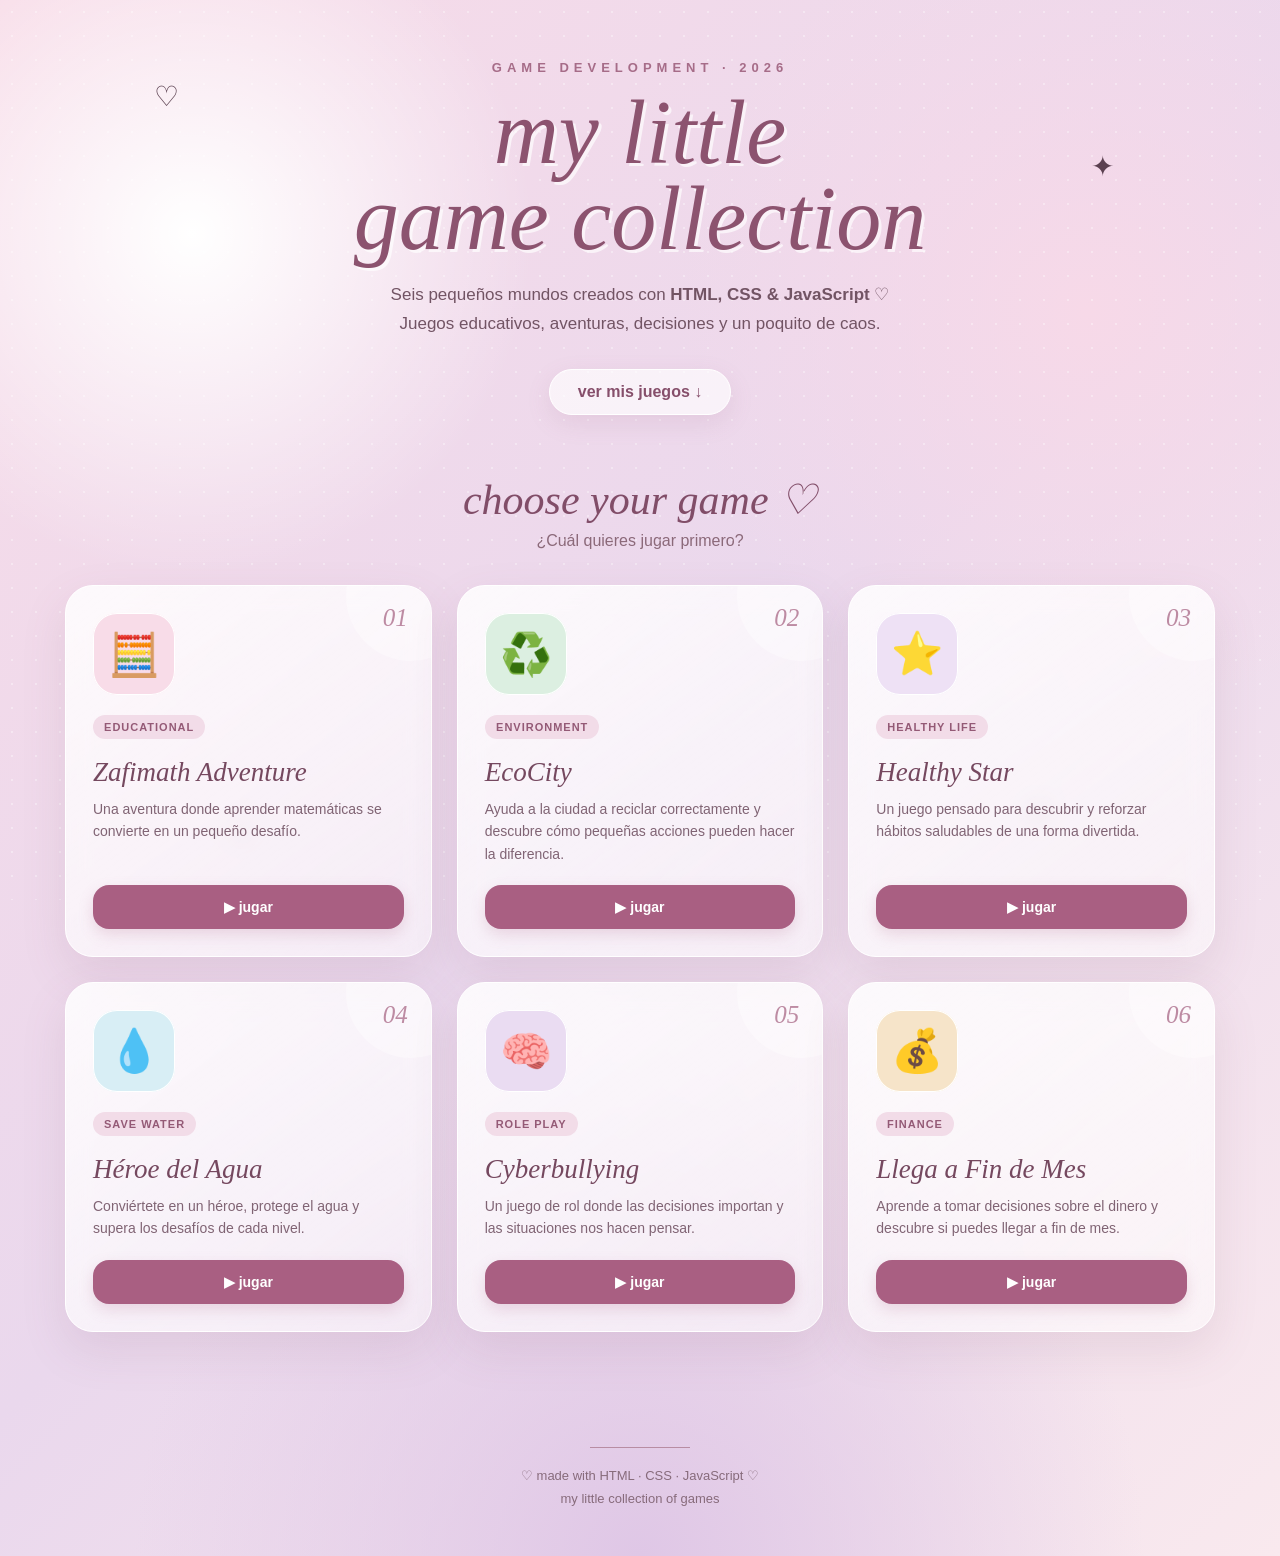
==== index.html @ 2affa06e "Menu" ====
<!DOCTYPE html>
<html lang="es">
<head>
<meta charset="UTF-8">
<meta name="viewport" content="width=device-width, initial-scale=1.0">

<title>My Little Game Collection ♡</title>

<style>

/* =====================================================
   GENERAL
===================================================== */

*{
    margin:0;
    padding:0;
    box-sizing:border-box;
}

html{
    scroll-behavior:smooth;
}

body{

    min-height:100vh;

    font-family:
        "Trebuchet MS",
        Arial,
        sans-serif;

    color:#5b4050;

    background:

        radial-gradient(
            circle at 15% 15%,
            #ffffff 0%,
            transparent 20%
        ),

        radial-gradient(
            circle at 85% 20%,
            #f7d9e8 0%,
            transparent 25%
        ),

        radial-gradient(
            circle at 50% 100%,
            #dfc7e6 0%,
            transparent 30%
        ),

        linear-gradient(
            135deg,
            #f8dce8,
            #ead8ed,
            #f9e9ee
        );

    overflow-x:hidden;

}


/* =====================================================
   FONDO DECORATIVO
===================================================== */

body::before{

    content:"";

    position:fixed;

    inset:0;

    pointer-events:none;

    opacity:.35;

    background-image:

        radial-gradient(
            #ffffff 1px,
            transparent 1px
        );

    background-size:
        24px 24px;

}


/* =====================================================
   HEADER
===================================================== */

header{

    min-height:430px;

    display:flex;

    flex-direction:column;

    justify-content:center;

    align-items:center;

    text-align:center;

    padding:60px 20px 40px;

    position:relative;

}


/* pequeñas decoraciones */

.decor{

    position:absolute;

    font-size:28px;

    animation:
        float 4s ease-in-out infinite;

}

.decor.one{

    top:80px;
    left:12%;

}

.decor.two{

    top:150px;
    right:13%;

    animation-delay:1s;

}

.decor.three{

    bottom:50px;
    left:18%;

    animation-delay:2s;

}

.decor.four{

    bottom:70px;
    right:18%;

    animation-delay:1.5s;

}


@keyframes float{

    0%,100%{

        transform:
            translateY(0)
            rotate(-5deg);

    }

    50%{

        transform:
            translateY(-12px)
            rotate(5deg);

    }

}


/* =====================================================
   TITULO
===================================================== */

.small-title{

    text-transform:
        uppercase;

    letter-spacing:
        5px;

    font-size:
        13px;

    font-weight:
        bold;

    color:
        #a66c88;

    margin-bottom:
        15px;

}


h1{

    font-family:
        Georgia,
        "Times New Roman",
        serif;

    font-style:
        italic;

    font-weight:
        normal;

    font-size:
        clamp(
            48px,
            8vw,
            90px
        );

    line-height:
        .95;

    color:
        #8c536f;

    text-shadow:
        3px 3px 0 #ffffffaa;

    margin-bottom:
        20px;

}


.subtitle{

    max-width:
        600px;

    font-size:
        17px;

    line-height:
        1.7;

    color:
        #725464;

}


/* =====================================================
   BOTÓN PRINCIPAL
===================================================== */

.scroll-button{

    margin-top:
        30px;

    padding:
        13px 28px;

    border-radius:
        50px;

    border:
        1px solid #ffffff;

    background:
        #ffffffaa;

    color:
        #864f6b;

    text-decoration:
        none;

    font-weight:
        bold;

    box-shadow:
        0 8px 25px #9c668522;

    transition:
        .25s;

}

.scroll-button:hover{

    transform:
        translateY(-4px);

    background:
        #ffffff;

}


/* =====================================================
   SECCIÓN DE JUEGOS
===================================================== */

.games-section{

    width:
        min(
            1150px,
            92%
        );

    margin:
        0 auto;

    padding:
        20px 0 80px;

}


.section-title{

    text-align:center;

    margin-bottom:
        35px;

}


.section-title h2{

    font-family:
        Georgia,
        serif;

    font-style:
        italic;

    font-weight:
        normal;

    font-size:
        42px;

    color:
        #814d68;

}


.section-title p{

    margin-top:
        8px;

    color:
        #8b6979;

}


/* =====================================================
   GRID
===================================================== */

.games-grid{

    display:grid;

    grid-template-columns:
        repeat(
            3,
            1fr
        );

    gap:
        25px;

}


/* =====================================================
   TARJETAS
===================================================== */

.game-card{

    position:relative;

    min-height:
        340px;

    padding:
        27px;

    display:flex;

    flex-direction:
        column;

    justify-content:
        space-between;

    border-radius:
        28px;

    background:
        linear-gradient(
            145deg,
            #ffffffd9,
            #ffffff82
        );

    border:
        1px solid #ffffff;

    box-shadow:
        0 18px 45px #87546d20;

    backdrop-filter:
        blur(12px);

    transition:
        transform .3s,
        box-shadow .3s;

    overflow:hidden;

}


.game-card::before{

    content:"";

    position:absolute;

    width:130px;

    height:130px;

    border-radius:50%;

    background:#ffffff55;

    top:-55px;

    right:-45px;

}


.game-card:hover{

    transform:
        translateY(-9px)
        rotate(-.5deg);

    box-shadow:
        0 25px 55px #87546d30;

}


/* =====================================================
   NÚMERO
===================================================== */

.number{

    position:absolute;

    top:18px;

    right:23px;

    font-family:
        Georgia,
        serif;

    font-style:
        italic;

    font-size:
        25px;

    color:
        #bd8ba3;

}


/* =====================================================
   ICONO
===================================================== */

.icon{

    width:
        82px;

    height:
        82px;

    display:flex;

    justify-content:center;

    align-items:center;

    border-radius:
        24px;

    background:
        #f8dce8;

    font-size:
        42px;

    margin-bottom:
        20px;

    box-shadow:
        inset 0 0 0 1px #ffffff;

}


/* colores suaves */

.game-card:nth-child(2)
.icon{

    background:
        #dcefe1;

}

.game-card:nth-child(3)
.icon{

    background:
        #eee1f5;

}

.game-card:nth-child(4)
.icon{

    background:
        #d8eef5;

}

.game-card:nth-child(5)
.icon{

    background:
        #eadcf2;

}

.game-card:nth-child(6)
.icon{

    background:
        #f6e4c9;

}


/* =====================================================
   TEXTO
===================================================== */

.game-card h3{

    font-family:
        Georgia,
        serif;

    font-style:
        italic;

    font-weight:
        normal;

    font-size:
        27px;

    color:
        #75485f;

    margin-bottom:
        10px;

}


.game-card p{

    font-size:
        14px;

    line-height:
        1.6;

    color:
        #806474;

    margin-bottom:
        20px;

}


/* =====================================================
   TAG
===================================================== */

.tag{

    display:
        inline-block;

    width:
        fit-content;

    padding:
        6px 11px;

    border-radius:
        20px;

    background:
        #f2dce8;

    color:
        #945a76;

    font-size:
        11px;

    font-weight:
        bold;

    text-transform:
        uppercase;

    letter-spacing:
        1px;

    margin-bottom:
        18px;

}


/* =====================================================
   BOTÓN JUGAR
===================================================== */

.play-button{

    width:
        100%;

    border:
        none;

    border-radius:
        16px;

    padding:
        14px;

    background:
        #a95f82;

    color:
        white;

    font-size:
        14px;

    font-weight:
        bold;

    cursor:
        pointer;

    box-shadow:
        0 6px 15px #a95f8233;

    transition:
        .2s;

}


.play-button:hover{

    background:
        #914b6c;

    transform:
        translateY(-2px);

}


.play-button:active{

    transform:
        scale(.98);

}


/* =====================================================
   FOOTER
===================================================== */

footer{

    text-align:center;

    padding:
        35px 20px 50px;

    color:
        #876b7b;

    font-size:
        13px;

}


.footer-line{

    width:
        100px;

    height:
        1px;

    background:
        #b88da3;

    margin:
        0 auto 20px;

}


/* =====================================================
   RESPONSIVE
===================================================== */

@media(max-width:900px){

    .games-grid{

        grid-template-columns:
            repeat(
                2,
                1fr
            );

    }

}


@media(max-width:600px){

    header{

        min-height:
            390px;

    }

    h1{

        font-size:
            48px;

    }

    .games-grid{

        grid-template-columns:
            1fr;

    }

    .game-card{

        min-height:
            310px;

    }

}

</style>

</head>


<body>


<!-- DECORACIONES -->

<div class="decor one">♡</div>
<div class="decor two">✦</div>
<div class="decor three">♡</div>
<div class="decor four">✧</div>


<!-- =====================================================
     PORTADA
===================================================== -->

<header>

    <div class="small-title">
        game development · 2026
    </div>

    <h1>
        my little<br>
        game collection
    </h1>

    <p class="subtitle">

        Seis pequeños mundos creados con
        <b>HTML, CSS & JavaScript</b> ♡

        <br>

        Juegos educativos, aventuras,
        decisiones y un poquito de caos.

    </p>

    <a
        href="#games"
        class="scroll-button"
    >
        ver mis juegos ↓
    </a>

</header>


<!-- =====================================================
     JUEGOS
===================================================== -->

<section
    class="games-section"
    id="games"
>

    <div class="section-title">

        <h2>
            choose your game ♡
        </h2>

        <p>
            ¿Cuál quieres jugar primero?
        </p>

    </div>


    <div class="games-grid">


        <!-- =========================================
             JUEGO 1
        ========================================== -->

        <article class="game-card">

            <span class="number">
                01
            </span>

            <div>

                <div class="icon">
                    🧮
                </div>

                <span class="tag">
                    educational
                </span>

                <h3>
                    Zafimath Adventure
                </h3>

                <p>
                    Una aventura donde aprender
                    matemáticas se convierte
                    en un pequeño desafío.
                </p>

            </div>

            <button
                class="play-button"
                onclick="
                window.location.href=
                'juego-1-zafimath/juego.html'
                "
            >
                ▶ jugar
            </button>

        </article>


        <!-- =========================================
             JUEGO 2
        ========================================== -->

        <article class="game-card">

            <span class="number">
                02
            </span>

            <div>

                <div class="icon">
                    ♻️
                </div>

                <span class="tag">
                    environment
                </span>

                <h3>
                    EcoCity
                </h3>

                <p>
                    Ayuda a la ciudad a reciclar
                    correctamente y descubre
                    cómo pequeñas acciones
                    pueden hacer la diferencia.
                </p>

            </div>

            <button
                class="play-button"
                onclick="
                window.location.href=
                'juego-2-ecocity/juego2/index.html'
                "
            >
                ▶ jugar
            </button>

        </article>


        <!-- =========================================
             JUEGO 3
        ========================================== -->

        <article class="game-card">

            <span class="number">
                03
            </span>

            <div>

                <div class="icon">
                    ⭐
                </div>

                <span class="tag">
                    healthy life
                </span>

                <h3>
                    Healthy Star
                </h3>

                <p>
                    Un juego pensado para
                    descubrir y reforzar
                    hábitos saludables
                    de una forma divertida.
                </p>

            </div>

            <button
                class="play-button"
                onclick="
                window.location.href=
                'juego-3-healthy-star/Healthy_Star.html'
                "
            >
                ▶ jugar
            </button>

        </article>


        <!-- =========================================
             JUEGO 4
        ========================================== -->

        <article class="game-card">

            <span class="number">
                04
            </span>

            <div>

                <div class="icon">
                    💧
                </div>

                <span class="tag">
                    save water
                </span>

                <h3>
                    Héroe del Agua
                </h3>

                <p>
                    Conviértete en un héroe,
                    protege el agua y supera
                    los desafíos de cada nivel.
                </p>

            </div>

            <button
                class="play-button"
                onclick="
                window.location.href=
                'juego-4-heroe-del-agua/heroes/index.html'
                "
            >
                ▶ jugar
            </button>

        </article>


        <!-- =========================================
             JUEGO 5
        ========================================== -->

        <article class="game-card">

            <span class="number">
                05
            </span>

            <div>

                <div class="icon">
                    🧠
                </div>

                <span class="tag">
                    role play
                </span>

                <h3>
                    Cyberbullying
                </h3>

                <p>
                    Un juego de rol donde las
                    decisiones importan y las
                    situaciones nos hacen pensar.
                </p>

            </div>

            <button
                class="play-button"
                onclick="
                alert(
                'Este juego está en un archivo comprimido. Primero extrae su contenido y coloca su archivo HTML aquí.'
                )
                "
            >
                ▶ jugar
            </button>

        </article>


        <!-- =========================================
             JUEGO 6
        ========================================== -->

        <article class="game-card">

            <span class="number">
                06
            </span>

            <div>

                <div class="icon">
                    💰
                </div>

                <span class="tag">
                    finance
                </span>

                <h3>
                    Llega a Fin de Mes
                </h3>

                <p>
                    Aprende a tomar decisiones
                    sobre el dinero y descubre
                    si puedes llegar a fin de mes.
                </p>

            </div>

            <button
                class="play-button"
                onclick="
                alert(
                'Este juego está en un archivo comprimido. Primero extrae su contenido y coloca su archivo HTML aquí.'
                )
                "
            >
                ▶ jugar
            </button>

        </article>


    </div>

</section>


<!-- =====================================================
     FOOTER
===================================================== -->

<footer>

    <div class="footer-line"></div>

    <p>
        ♡ made with HTML · CSS · JavaScript ♡
    </p>

    <p style="margin-top:8px;">
        my little collection of games
    </p>

</footer>


</body>
</html>
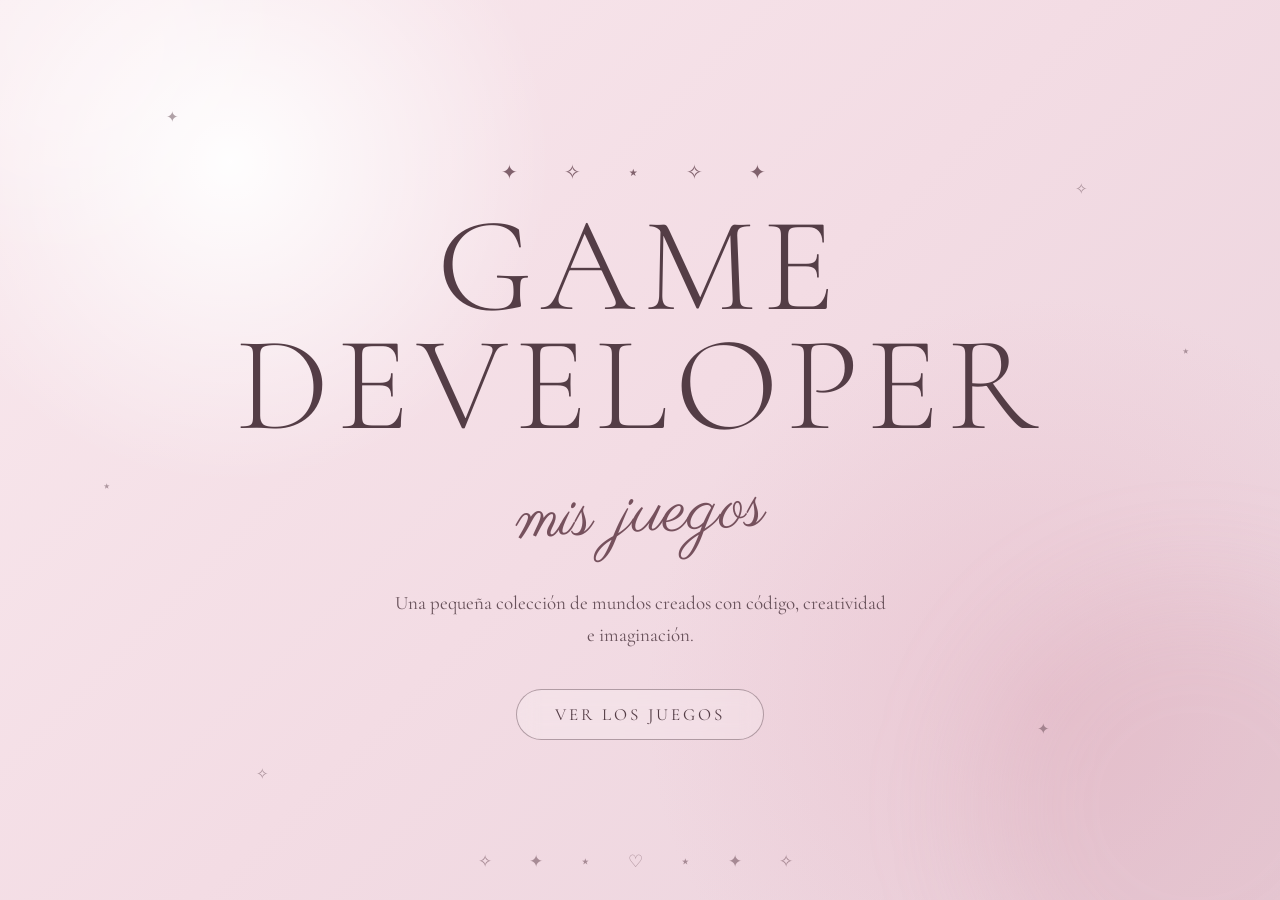
==== commit 55edb19f: "Refactor HTML structure and styles for game collection Updated the title and styles in the HTML docu" ====
--- a/index.html
+++ b/index.html
@@ -1,831 +1,481 @@
 <!DOCTYPE html>
 <html lang="es">
+
 <head>
-<meta charset="UTF-8">
-<meta name="viewport" content="width=device-width, initial-scale=1.0">
-
-<title>My Little Game Collection ♡</title>
-
-<style>
-
-/* =====================================================
-   GENERAL
-===================================================== */
-
-*{
-    margin:0;
-    padding:0;
-    box-sizing:border-box;
-}
-
-html{
-    scroll-behavior:smooth;
-}
-
-body{
-
-    min-height:100vh;
-
-    font-family:
-        "Trebuchet MS",
-        Arial,
-        sans-serif;
-
-    color:#5b4050;
-
-    background:
-
-        radial-gradient(
-            circle at 15% 15%,
-            #ffffff 0%,
-            transparent 20%
-        ),
-
-        radial-gradient(
-            circle at 85% 20%,
-            #f7d9e8 0%,
-            transparent 25%
-        ),
-
-        radial-gradient(
-            circle at 50% 100%,
-            #dfc7e6 0%,
-            transparent 30%
-        ),
-
-        linear-gradient(
-            135deg,
-            #f8dce8,
-            #ead8ed,
-            #f9e9ee
-        );
-
-    overflow-x:hidden;
-
-}
-
-
-/* =====================================================
-   FONDO DECORATIVO
-===================================================== */
-
-body::before{
-
-    content:"";
-
-    position:fixed;
-
-    inset:0;
-
-    pointer-events:none;
-
-    opacity:.35;
-
-    background-image:
-
-        radial-gradient(
-            #ffffff 1px,
-            transparent 1px
-        );
-
-    background-size:
-        24px 24px;
-
-}
-
-
-/* =====================================================
-   HEADER
-===================================================== */
-
-header{
-
-    min-height:430px;
-
-    display:flex;
-
-    flex-direction:column;
-
-    justify-content:center;
-
-    align-items:center;
-
-    text-align:center;
-
-    padding:60px 20px 40px;
-
-    position:relative;
-
-}
-
-
-/* pequeñas decoraciones */
-
-.decor{
-
-    position:absolute;
-
-    font-size:28px;
-
-    animation:
-        float 4s ease-in-out infinite;
-
-}
-
-.decor.one{
-
-    top:80px;
-    left:12%;
-
-}
-
-.decor.two{
-
-    top:150px;
-    right:13%;
-
-    animation-delay:1s;
-
-}
-
-.decor.three{
-
-    bottom:50px;
-    left:18%;
-
-    animation-delay:2s;
-
-}
-
-.decor.four{
-
-    bottom:70px;
-    right:18%;
-
-    animation-delay:1.5s;
-
-}
-
-
-@keyframes float{
-
-    0%,100%{
-
-        transform:
-            translateY(0)
-            rotate(-5deg);
-
-    }
-
-    50%{
-
-        transform:
-            translateY(-12px)
-            rotate(5deg);
-
-    }
-
-}
-
-
-/* =====================================================
-   TITULO
-===================================================== */
-
-.small-title{
-
-    text-transform:
-        uppercase;
-
-    letter-spacing:
-        5px;
-
-    font-size:
-        13px;
-
-    font-weight:
-        bold;
-
-    color:
-        #a66c88;
-
-    margin-bottom:
-        15px;
-
-}
-
-
-h1{
-
-    font-family:
-        Georgia,
-        "Times New Roman",
-        serif;
-
-    font-style:
-        italic;
-
-    font-weight:
-        normal;
-
-    font-size:
-        clamp(
-            48px,
-            8vw,
-            90px
-        );
-
-    line-height:
-        .95;
-
-    color:
-        #8c536f;
-
-    text-shadow:
-        3px 3px 0 #ffffffaa;
-
-    margin-bottom:
-        20px;
-
-}
-
-
-.subtitle{
-
-    max-width:
-        600px;
-
-    font-size:
-        17px;
-
-    line-height:
-        1.7;
-
-    color:
-        #725464;
-
-}
-
-
-/* =====================================================
-   BOTÓN PRINCIPAL
-===================================================== */
-
-.scroll-button{
-
-    margin-top:
-        30px;
-
-    padding:
-        13px 28px;
-
-    border-radius:
-        50px;
-
-    border:
-        1px solid #ffffff;
-
-    background:
-        #ffffffaa;
-
-    color:
-        #864f6b;
-
-    text-decoration:
-        none;
-
-    font-weight:
-        bold;
-
-    box-shadow:
-        0 8px 25px #9c668522;
-
-    transition:
-        .25s;
-
-}
-
-.scroll-button:hover{
-
-    transform:
-        translateY(-4px);
-
-    background:
-        #ffffff;
-
-}
-
-
-/* =====================================================
-   SECCIÓN DE JUEGOS
-===================================================== */
-
-.games-section{
-
-    width:
-        min(
-            1150px,
-            92%
-        );
-
-    margin:
-        0 auto;
-
-    padding:
-        20px 0 80px;
-
-}
-
-
-.section-title{
-
-    text-align:center;
-
-    margin-bottom:
-        35px;
-
-}
-
-
-.section-title h2{
-
-    font-family:
-        Georgia,
-        serif;
-
-    font-style:
-        italic;
-
-    font-weight:
-        normal;
-
-    font-size:
-        42px;
-
-    color:
-        #814d68;
-
-}
-
-
-.section-title p{
-
-    margin-top:
-        8px;
-
-    color:
-        #8b6979;
-
-}
-
-
-/* =====================================================
-   GRID
-===================================================== */
-
-.games-grid{
-
-    display:grid;
-
-    grid-template-columns:
-        repeat(
-            3,
-            1fr
-        );
-
-    gap:
-        25px;
-
-}
-
-
-/* =====================================================
-   TARJETAS
-===================================================== */
-
-.game-card{
-
-    position:relative;
-
-    min-height:
-        340px;
-
-    padding:
-        27px;
-
-    display:flex;
-
-    flex-direction:
-        column;
-
-    justify-content:
-        space-between;
-
-    border-radius:
-        28px;
-
-    background:
-        linear-gradient(
-            145deg,
-            #ffffffd9,
-            #ffffff82
-        );
-
-    border:
-        1px solid #ffffff;
-
-    box-shadow:
-        0 18px 45px #87546d20;
-
-    backdrop-filter:
-        blur(12px);
-
-    transition:
-        transform .3s,
-        box-shadow .3s;
-
-    overflow:hidden;
-
-}
-
-
-.game-card::before{
-
-    content:"";
-
-    position:absolute;
-
-    width:130px;
-
-    height:130px;
-
-    border-radius:50%;
-
-    background:#ffffff55;
-
-    top:-55px;
-
-    right:-45px;
-
-}
-
-
-.game-card:hover{
-
-    transform:
-        translateY(-9px)
-        rotate(-.5deg);
-
-    box-shadow:
-        0 25px 55px #87546d30;
-
-}
-
-
-/* =====================================================
-   NÚMERO
-===================================================== */
-
-.number{
-
-    position:absolute;
-
-    top:18px;
-
-    right:23px;
-
-    font-family:
-        Georgia,
-        serif;
-
-    font-style:
-        italic;
-
-    font-size:
-        25px;
-
-    color:
-        #bd8ba3;
-
-}
-
-
-/* =====================================================
-   ICONO
-===================================================== */
-
-.icon{
-
-    width:
-        82px;
-
-    height:
-        82px;
-
-    display:flex;
-
-    justify-content:center;
-
-    align-items:center;
-
-    border-radius:
-        24px;
-
-    background:
-        #f8dce8;
-
-    font-size:
-        42px;
-
-    margin-bottom:
-        20px;
-
-    box-shadow:
-        inset 0 0 0 1px #ffffff;
-
-}
-
-
-/* colores suaves */
-
-.game-card:nth-child(2)
-.icon{
-
-    background:
-        #dcefe1;
-
-}
-
-.game-card:nth-child(3)
-.icon{
-
-    background:
-        #eee1f5;
-
-}
-
-.game-card:nth-child(4)
-.icon{
-
-    background:
-        #d8eef5;
-
-}
-
-.game-card:nth-child(5)
-.icon{
-
-    background:
-        #eadcf2;
-
-}
-
-.game-card:nth-child(6)
-.icon{
-
-    background:
-        #f6e4c9;
-
-}
-
-
-/* =====================================================
-   TEXTO
-===================================================== */
-
-.game-card h3{
-
-    font-family:
-        Georgia,
-        serif;
-
-    font-style:
-        italic;
-
-    font-weight:
-        normal;
-
-    font-size:
-        27px;
-
-    color:
-        #75485f;
-
-    margin-bottom:
-        10px;
-
-}
-
-
-.game-card p{
-
-    font-size:
-        14px;
-
-    line-height:
-        1.6;
-
-    color:
-        #806474;
-
-    margin-bottom:
-        20px;
-
-}
-
-
-/* =====================================================
-   TAG
-===================================================== */
-
-.tag{
-
-    display:
-        inline-block;
-
-    width:
-        fit-content;
-
-    padding:
-        6px 11px;
-
-    border-radius:
-        20px;
-
-    background:
-        #f2dce8;
-
-    color:
-        #945a76;
-
-    font-size:
-        11px;
-
-    font-weight:
-        bold;
-
-    text-transform:
-        uppercase;
-
-    letter-spacing:
-        1px;
-
-    margin-bottom:
-        18px;
-
-}
-
-
-/* =====================================================
-   BOTÓN JUGAR
-===================================================== */
-
-.play-button{
-
-    width:
-        100%;
-
-    border:
-        none;
-
-    border-radius:
-        16px;
-
-    padding:
-        14px;
-
-    background:
-        #a95f82;
-
-    color:
-        white;
-
-    font-size:
-        14px;
-
-    font-weight:
-        bold;
-
-    cursor:
-        pointer;
-
-    box-shadow:
-        0 6px 15px #a95f8233;
-
-    transition:
-        .2s;
-
-}
-
-
-.play-button:hover{
-
-    background:
-        #914b6c;
-
-    transform:
-        translateY(-2px);
-
-}
-
-
-.play-button:active{
-
-    transform:
-        scale(.98);
-
-}
-
-
-/* =====================================================
-   FOOTER
-===================================================== */
-
-footer{
-
-    text-align:center;
-
-    padding:
-        35px 20px 50px;
-
-    color:
-        #876b7b;
-
-    font-size:
-        13px;
-
-}
-
-
-.footer-line{
-
-    width:
-        100px;
-
-    height:
-        1px;
-
-    background:
-        #b88da3;
-
-    margin:
-        0 auto 20px;
-
-}
-
-
-/* =====================================================
-   RESPONSIVE
-===================================================== */
-
-@media(max-width:900px){
-
-    .games-grid{
-
-        grid-template-columns:
-            repeat(
-                2,
-                1fr
-            );
-
-    }
-
-}
-
-
-@media(max-width:600px){
-
-    header{
-
-        min-height:
-            390px;
-
-    }
-
-    h1{
-
-        font-size:
-            48px;
-
-    }
-
-    .games-grid{
-
-        grid-template-columns:
-            1fr;
-
-    }
-
-    .game-card{
-
-        min-height:
-            310px;
-
-    }
-
-}
-
-</style>
+
+    <meta charset="UTF-8">
+    <meta name="viewport" content="width=device-width, initial-scale=1.0">
+
+    <title>Game Developer</title>
+
+    <link rel="preconnect" href="https://fonts.googleapis.com">
+    <link rel="preconnect" href="https://fonts.gstatic.com" crossorigin>
+
+    <link href="https://fonts.googleapis.com/css2?family=Cormorant+Garamond:ital,wght@0,300;0,400;0,500;0,600;1,300;1,400;1,500&family=Parisienne&display=swap" rel="stylesheet">
+
+    <style>
+
+        * {
+            margin: 0;
+            padding: 0;
+            box-sizing: border-box;
+        }
+
+        body {
+
+            min-height: 100vh;
+
+            overflow: hidden;
+
+            background:
+                radial-gradient(
+                    circle at 18% 18%,
+                    rgba(255,255,255,0.95),
+                    transparent 25%
+                ),
+
+                radial-gradient(
+                    circle at 82% 78%,
+                    rgba(226,174,190,0.40),
+                    transparent 32%
+                ),
+
+                linear-gradient(
+                    135deg,
+                    #f9e9ee,
+                    #f3dce4,
+                    #ead2dc
+                );
+
+            color: #513b44;
+
+            font-family: "Cormorant Garamond", serif;
+
+        }
+
+
+        /* FONDO */
+
+        .fondo {
+
+            position: fixed;
+
+            inset: 0;
+
+            overflow: hidden;
+
+            pointer-events: none;
+
+        }
+
+
+        .brillo {
+
+            position: absolute;
+
+            width: 330px;
+
+            height: 330px;
+
+            border-radius: 50%;
+
+            background: rgba(255,255,255,0.28);
+
+            filter: blur(55px);
+
+        }
+
+
+        .brillo.uno {
+
+            top: -120px;
+
+            left: -90px;
+
+        }
+
+
+        .brillo.dos {
+
+            right: -130px;
+
+            bottom: -120px;
+
+            width: 430px;
+
+            height: 430px;
+
+            background: rgba(208,158,176,0.20);
+
+        }
+
+
+        /* ESTRELLAS */
+
+        .estrella {
+
+            position: absolute;
+
+            color: rgba(91,65,75,0.48);
+
+            font-size: 15px;
+
+            animation: flotar 5s ease-in-out infinite;
+
+        }
+
+
+        .e1 {
+            top: 12%;
+            left: 13%;
+        }
+
+        .e2 {
+            top: 20%;
+            right: 15%;
+            animation-delay: 1s;
+        }
+
+        .e3 {
+            top: 53%;
+            left: 8%;
+            animation-delay: 2s;
+        }
+
+        .e4 {
+            bottom: 18%;
+            right: 18%;
+            animation-delay: 1.5s;
+        }
+
+        .e5 {
+            bottom: 13%;
+            left: 20%;
+            animation-delay: 2.5s;
+        }
+
+        .e6 {
+            top: 38%;
+            right: 7%;
+            animation-delay: 3s;
+        }
+
+
+        @keyframes flotar {
+
+            0%, 100% {
+
+                transform: translateY(0);
+
+                opacity: .35;
+
+            }
+
+            50% {
+
+                transform: translateY(-10px);
+
+                opacity: .85;
+
+            }
+
+        }
+
+
+        /* CONTENIDO */
+
+        .bienvenida {
+
+            position: relative;
+
+            z-index: 2;
+
+            width: 100%;
+
+            height: 100vh;
+
+            display: flex;
+
+            flex-direction: column;
+
+            justify-content: center;
+
+            align-items: center;
+
+            text-align: center;
+
+            padding: 30px;
+
+        }
+
+
+        .decoracion {
+
+            font-size: 20px;
+
+            letter-spacing: 13px;
+
+            color: #80616c;
+
+            margin-bottom: 22px;
+
+            opacity: 0;
+
+            animation: aparecer 1.2s ease forwards;
+
+        }
+
+
+        /* TITULO */
+
+        h1 {
+
+            font-family: "Cormorant Garamond", serif;
+
+            font-size: clamp(65px, 11vw, 135px);
+
+            font-weight: 300;
+
+            line-height: .88;
+
+            letter-spacing: 8px;
+
+            color: #543d46;
+
+            opacity: 0;
+
+            animation: aparecerTitulo 1.6s ease forwards .3s;
+
+        }
+
+
+        .subtitulo {
+
+            font-family: "Parisienne", cursive;
+
+            font-size: clamp(42px, 6vw, 70px);
+
+            color: #76515d;
+
+            margin-top: 22px;
+
+            transform: rotate(-3deg);
+
+            opacity: 0;
+
+            animation: aparecerSubtitulo 1.4s ease forwards .8s;
+
+        }
+
+
+        .descripcion {
+
+            max-width: 500px;
+
+            margin-top: 25px;
+
+            font-size: 19px;
+
+            line-height: 1.7;
+
+            color: #69525b;
+
+            opacity: 0;
+
+            animation: aparecer 1.3s ease forwards 1.2s;
+
+        }
+
+
+        /* BOTON */
+
+        .boton {
+
+            margin-top: 38px;
+
+            padding: 14px 38px;
+
+            border:
+
+                1px solid
+
+                rgba(84,61,70,.42);
+
+            border-radius: 50px;
+
+            background:
+
+                rgba(255,255,255,.20);
+
+            backdrop-filter: blur(10px);
+
+            color: #543d46;
+
+            font-family: "Cormorant Garamond", serif;
+
+            font-size: 17px;
+
+            letter-spacing: 3px;
+
+            cursor: pointer;
+
+            transition: .35s ease;
+
+            opacity: 0;
+
+            animation: aparecer 1.3s ease forwards 1.6s;
+
+        }
+
+
+        .boton:hover {
+
+            background: #543d46;
+
+            color: #faeaf0;
+
+            transform: translateY(-4px);
+
+            box-shadow:
+
+                0 14px 30px
+
+                rgba(84,61,70,.16);
+
+        }
+
+
+        .estrellas-abajo {
+
+            position: absolute;
+
+            bottom: 28px;
+
+            font-size: 17px;
+
+            letter-spacing: 10px;
+
+            color: #80616c;
+
+            opacity: .65;
+
+        }
+
+
+        /* ANIMACIONES */
+
+        @keyframes aparecer {
+
+            from {
+
+                opacity: 0;
+
+                transform: translateY(18px);
+
+            }
+
+            to {
+
+                opacity: 1;
+
+                transform: translateY(0);
+
+            }
+
+        }
+
+
+        @keyframes aparecerTitulo {
+
+            from {
+
+                opacity: 0;
+
+                transform: translateY(25px);
+
+                letter-spacing: 20px;
+
+            }
+
+            to {
+
+                opacity: 1;
+
+                transform: translateY(0);
+
+                letter-spacing: 8px;
+
+            }
+
+        }
+
+
+        @keyframes aparecerSubtitulo {
+
+            from {
+
+                opacity: 0;
+
+                transform:
+
+                    rotate(-3deg)
+
+                    translateY(20px);
+
+            }
+
+            to {
+
+                opacity: 1;
+
+                transform:
+
+                    rotate(-3deg)
+
+                    translateY(0);
+
+            }
+
+        }
+
+
+        /* CELULAR */
+
+        @media (max-width: 600px) {
+
+            h1 {
+
+                font-size: 58px;
+
+                letter-spacing: 5px;
+
+            }
+
+            .subtitulo {
+
+                font-size: 42px;
+
+            }
+
+            .descripcion {
+
+                max-width: 330px;
+
+                font-size: 16px;
+
+            }
+
+            .decoracion {
+
+                font-size: 15px;
+
+                letter-spacing: 8px;
+
+            }
+
+        }
+
+    </style>
 
 </head>
 
@@ -833,373 +483,86 @@
 <body>
 
 
-<!-- DECORACIONES -->
-
-<div class="decor one">♡</div>
-<div class="decor two">✦</div>
-<div class="decor three">♡</div>
-<div class="decor four">✧</div>
-
-
-<!-- =====================================================
-     PORTADA
-===================================================== -->
-
-<header>
-
-    <div class="small-title">
-        game development · 2026
+    <div class="fondo">
+
+        <div class="brillo uno"></div>
+
+        <div class="brillo dos"></div>
+
+        <span class="estrella e1">✦</span>
+
+        <span class="estrella e2">✧</span>
+
+        <span class="estrella e3">⋆</span>
+
+        <span class="estrella e4">✦</span>
+
+        <span class="estrella e5">✧</span>
+
+        <span class="estrella e6">⋆</span>
+
     </div>
 
-    <h1>
-        my little<br>
-        game collection
-    </h1>
-
-    <p class="subtitle">
-
-        Seis pequeños mundos creados con
-        <b>HTML, CSS & JavaScript</b> ♡
-
-        <br>
-
-        Juegos educativos, aventuras,
-        decisiones y un poquito de caos.
-
-    </p>
-
-    <a
-        href="#games"
-        class="scroll-button"
-    >
-        ver mis juegos ↓
-    </a>
-
-</header>
-
-
-<!-- =====================================================
-     JUEGOS
-===================================================== -->
-
-<section
-    class="games-section"
-    id="games"
->
-
-    <div class="section-title">
-
-        <h2>
-            choose your game ♡
-        </h2>
-
-        <p>
-            ¿Cuál quieres jugar primero?
+
+    <main class="bienvenida">
+
+
+        <div class="decoracion">
+            ✦　✧　⋆　✧　✦
+        </div>
+
+
+        <h1>
+            GAME<br>
+            DEVELOPER
+        </h1>
+
+
+        <div class="subtitulo">
+            mis juegos
+        </div>
+
+
+        <p class="descripcion">
+
+            Una pequeña colección de mundos
+            creados con código, creatividad
+            e imaginación.
+
         </p>
 
-    </div>
-
-
-    <div class="games-grid">
-
-
-        <!-- =========================================
-             JUEGO 1
-        ========================================== -->
-
-        <article class="game-card">
-
-            <span class="number">
-                01
-            </span>
-
-            <div>
-
-                <div class="icon">
-                    🧮
-                </div>
-
-                <span class="tag">
-                    educational
-                </span>
-
-                <h3>
-                    Zafimath Adventure
-                </h3>
-
-                <p>
-                    Una aventura donde aprender
-                    matemáticas se convierte
-                    en un pequeño desafío.
-                </p>
-
-            </div>
-
-            <button
-                class="play-button"
-                onclick="
-                window.location.href=
-                'juego-1-zafimath/juego.html'
-                "
-            >
-                ▶ jugar
-            </button>
-
-        </article>
-
-
-        <!-- =========================================
-             JUEGO 2
-        ========================================== -->
-
-        <article class="game-card">
-
-            <span class="number">
-                02
-            </span>
-
-            <div>
-
-                <div class="icon">
-                    ♻️
-                </div>
-
-                <span class="tag">
-                    environment
-                </span>
-
-                <h3>
-                    EcoCity
-                </h3>
-
-                <p>
-                    Ayuda a la ciudad a reciclar
-                    correctamente y descubre
-                    cómo pequeñas acciones
-                    pueden hacer la diferencia.
-                </p>
-
-            </div>
-
-            <button
-                class="play-button"
-                onclick="
-                window.location.href=
-                'juego-2-ecocity/juego2/index.html'
-                "
-            >
-                ▶ jugar
-            </button>
-
-        </article>
-
-
-        <!-- =========================================
-             JUEGO 3
-        ========================================== -->
-
-        <article class="game-card">
-
-            <span class="number">
-                03
-            </span>
-
-            <div>
-
-                <div class="icon">
-                    ⭐
-                </div>
-
-                <span class="tag">
-                    healthy life
-                </span>
-
-                <h3>
-                    Healthy Star
-                </h3>
-
-                <p>
-                    Un juego pensado para
-                    descubrir y reforzar
-                    hábitos saludables
-                    de una forma divertida.
-                </p>
-
-            </div>
-
-            <button
-                class="play-button"
-                onclick="
-                window.location.href=
-                'juego-3-healthy-star/Healthy_Star.html'
-                "
-            >
-                ▶ jugar
-            </button>
-
-        </article>
-
-
-        <!-- =========================================
-             JUEGO 4
-        ========================================== -->
-
-        <article class="game-card">
-
-            <span class="number">
-                04
-            </span>
-
-            <div>
-
-                <div class="icon">
-                    💧
-                </div>
-
-                <span class="tag">
-                    save water
-                </span>
-
-                <h3>
-                    Héroe del Agua
-                </h3>
-
-                <p>
-                    Conviértete en un héroe,
-                    protege el agua y supera
-                    los desafíos de cada nivel.
-                </p>
-
-            </div>
-
-            <button
-                class="play-button"
-                onclick="
-                window.location.href=
-                'juego-4-heroe-del-agua/heroes/index.html'
-                "
-            >
-                ▶ jugar
-            </button>
-
-        </article>
-
-
-        <!-- =========================================
-             JUEGO 5
-        ========================================== -->
-
-        <article class="game-card">
-
-            <span class="number">
-                05
-            </span>
-
-            <div>
-
-                <div class="icon">
-                    🧠
-                </div>
-
-                <span class="tag">
-                    role play
-                </span>
-
-                <h3>
-                    Cyberbullying
-                </h3>
-
-                <p>
-                    Un juego de rol donde las
-                    decisiones importan y las
-                    situaciones nos hacen pensar.
-                </p>
-
-            </div>
-
-            <button
-                class="play-button"
-                onclick="
-                alert(
-                'Este juego está en un archivo comprimido. Primero extrae su contenido y coloca su archivo HTML aquí.'
-                )
-                "
-            >
-                ▶ jugar
-            </button>
-
-        </article>
-
-
-        <!-- =========================================
-             JUEGO 6
-        ========================================== -->
-
-        <article class="game-card">
-
-            <span class="number">
-                06
-            </span>
-
-            <div>
-
-                <div class="icon">
-                    💰
-                </div>
-
-                <span class="tag">
-                    finance
-                </span>
-
-                <h3>
-                    Llega a Fin de Mes
-                </h3>
-
-                <p>
-                    Aprende a tomar decisiones
-                    sobre el dinero y descubre
-                    si puedes llegar a fin de mes.
-                </p>
-
-            </div>
-
-            <button
-                class="play-button"
-                onclick="
-                alert(
-                'Este juego está en un archivo comprimido. Primero extrae su contenido y coloca su archivo HTML aquí.'
-                )
-                "
-            >
-                ▶ jugar
-            </button>
-
-        </article>
-
-
-    </div>
-
-</section>
-
-
-<!-- =====================================================
-     FOOTER
-===================================================== -->
-
-<footer>
-
-    <div class="footer-line"></div>
-
-    <p>
-        ♡ made with HTML · CSS · JavaScript ♡
-    </p>
-
-    <p style="margin-top:8px;">
-        my little collection of games
-    </p>
-
-</footer>
+
+        <button
+            class="boton"
+            onclick="entrar()"
+        >
+
+            VER LOS JUEGOS
+
+        </button>
+
+
+        <div class="estrellas-abajo">
+
+            ✧　✦　⋆　♡　⋆　✦　✧
+
+        </div>
+
+
+    </main>
+
+
+    <script>
+
+        function entrar() {
+
+            window.location.href = "juegos.html";
+
+        }
+
+    </script>
 
 
 </body>
+
 </html>
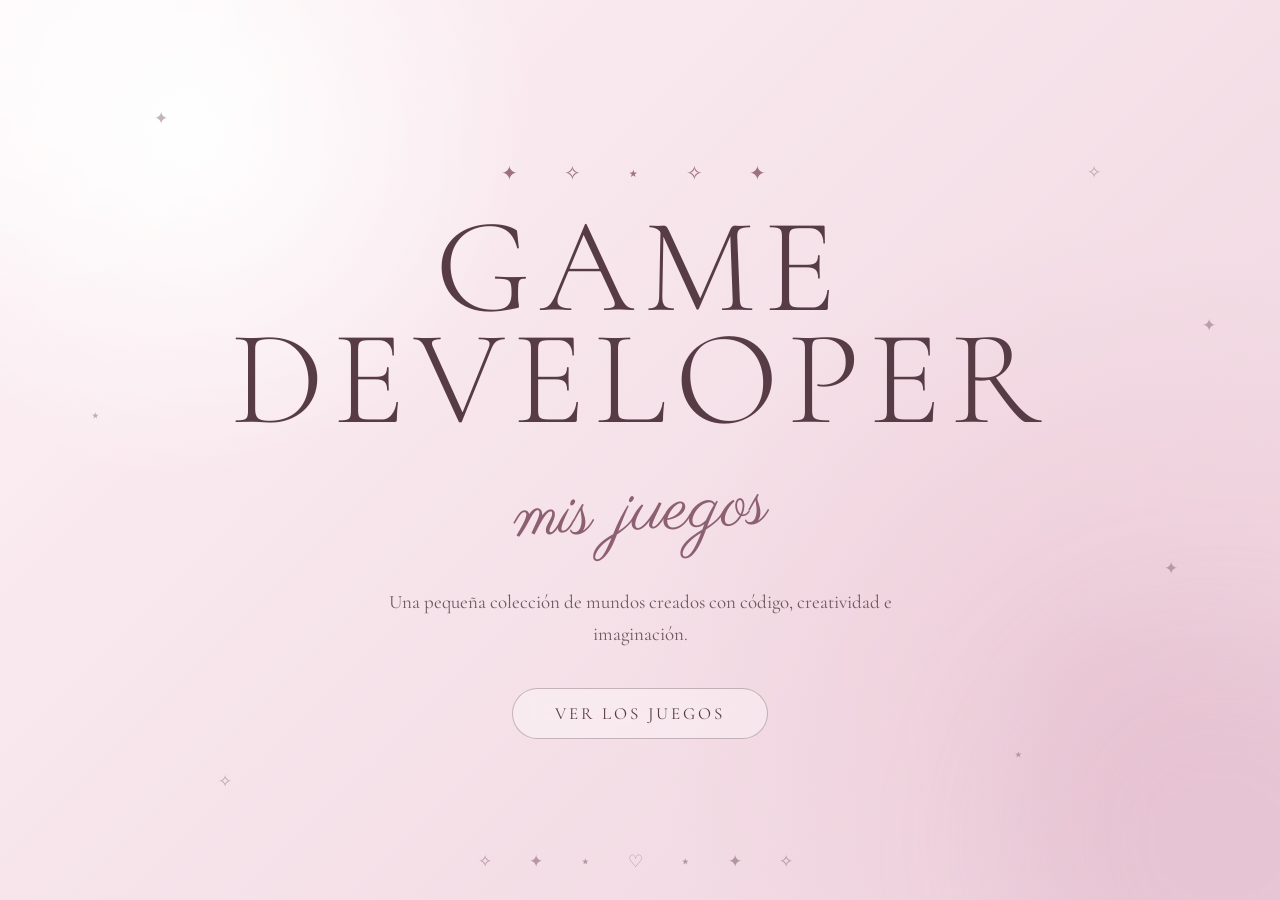
==== commit 42da1a7e: "Refactor HTML structure and styles for clarity" ====
--- a/index.html
+++ b/index.html
@@ -11,7 +11,10 @@
     <link rel="preconnect" href="https://fonts.googleapis.com">
     <link rel="preconnect" href="https://fonts.gstatic.com" crossorigin>
 
-    <link href="https://fonts.googleapis.com/css2?family=Cormorant+Garamond:ital,wght@0,300;0,400;0,500;0,600;1,300;1,400;1,500&family=Parisienne&display=swap" rel="stylesheet">
+    <link
+        href="https://fonts.googleapis.com/css2?family=Cormorant+Garamond:ital,wght@0,300;0,400;0,500;0,600;1,300;1,400;1,500&family=Parisienne&display=swap"
+        rel="stylesheet"
+    >
 
     <style>
 
@@ -21,40 +24,45 @@
             box-sizing: border-box;
         }
 
+
         body {
 
             min-height: 100vh;
 
             overflow: hidden;
 
+            font-family: "Cormorant Garamond", serif;
+
+            color: #553943;
+
             background:
+
                 radial-gradient(
-                    circle at 18% 18%,
-                    rgba(255,255,255,0.95),
-                    transparent 25%
+                    circle at 15% 15%,
+                    rgba(255,255,255,.98),
+                    transparent 26%
                 ),
 
                 radial-gradient(
-                    circle at 82% 78%,
-                    rgba(226,174,190,0.40),
-                    transparent 32%
+                    circle at 85% 75%,
+                    rgba(220,165,185,.25),
+                    transparent 35%
                 ),
 
                 linear-gradient(
                     135deg,
-                    #f9e9ee,
-                    #f3dce4,
-                    #ead2dc
+                    #fdf3f6 0%,
+                    #f8e7ed 35%,
+                    #f3dce5 70%,
+                    #eed4df 100%
                 );
 
-            color: #513b44;
-
-            font-family: "Cormorant Garamond", serif;
-
-        }
-
-
-        /* FONDO */
+        }
+
+
+        /* =========================================
+           FONDO
+        ========================================= */
 
         .fondo {
 
@@ -73,52 +81,54 @@
 
             position: absolute;
 
-            width: 330px;
-
-            height: 330px;
-
             border-radius: 50%;
 
-            background: rgba(255,255,255,0.28);
-
-            filter: blur(55px);
+            filter: blur(65px);
 
         }
 
 
         .brillo.uno {
 
-            top: -120px;
-
-            left: -90px;
+            width: 380px;
+
+            height: 380px;
+
+            top: -150px;
+
+            left: -120px;
+
+            background: rgba(255,255,255,.50);
 
         }
 
 
         .brillo.dos {
 
-            right: -130px;
-
-            bottom: -120px;
-
-            width: 430px;
-
-            height: 430px;
-
-            background: rgba(208,158,176,0.20);
-
-        }
-
-
-        /* ESTRELLAS */
+            width: 420px;
+
+            height: 420px;
+
+            right: -150px;
+
+            bottom: -150px;
+
+            background: rgba(211,156,178,.20);
+
+        }
+
+
+        /* =========================================
+           ESTRELLAS
+        ========================================= */
 
         .estrella {
 
             position: absolute;
 
-            color: rgba(91,65,75,0.48);
-
-            font-size: 15px;
+            color: rgba(102,69,82,.40);
+
+            font-size: 17px;
 
             animation: flotar 5s ease-in-out infinite;
 
@@ -127,47 +137,59 @@
 
         .e1 {
             top: 12%;
-            left: 13%;
-        }
+            left: 12%;
+        }
+
 
         .e2 {
-            top: 20%;
-            right: 15%;
+            top: 18%;
+            right: 14%;
             animation-delay: 1s;
         }
 
+
         .e3 {
-            top: 53%;
-            left: 8%;
+            top: 45%;
+            left: 7%;
             animation-delay: 2s;
         }
 
+
         .e4 {
-            bottom: 18%;
-            right: 18%;
+            top: 62%;
+            right: 8%;
             animation-delay: 1.5s;
         }
 
+
         .e5 {
-            bottom: 13%;
-            left: 20%;
+            bottom: 12%;
+            left: 17%;
             animation-delay: 2.5s;
         }
 
+
         .e6 {
-            top: 38%;
-            right: 7%;
+            bottom: 15%;
+            right: 20%;
             animation-delay: 3s;
         }
 
 
+        .e7 {
+            top: 35%;
+            right: 5%;
+            animation-delay: .7s;
+        }
+
+
         @keyframes flotar {
 
-            0%, 100% {
+            0%,100% {
 
                 transform: translateY(0);
 
-                opacity: .35;
+                opacity: .30;
 
             }
 
@@ -182,7 +204,9 @@
         }
 
 
-        /* CONTENIDO */
+        /* =========================================
+           CONTENIDO
+        ========================================= */
 
         .bienvenida {
 
@@ -198,10 +222,10 @@
 
             flex-direction: column;
 
+            align-items: center;
+
             justify-content: center;
 
-            align-items: center;
-
             text-align: center;
 
             padding: 30px;
@@ -209,68 +233,100 @@
         }
 
 
+        /* =========================================
+           DECORACIÓN SUPERIOR
+        ========================================= */
+
         .decoracion {
 
+            color: #9c7180;
+
             font-size: 20px;
 
             letter-spacing: 13px;
 
-            color: #80616c;
-
-            margin-bottom: 22px;
+            margin-bottom: 25px;
 
             opacity: 0;
 
-            animation: aparecer 1.2s ease forwards;
-
-        }
-
-
-        /* TITULO */
+            animation:
+
+                aparecer 1.2s ease forwards;
+
+        }
+
+
+        /* =========================================
+           TÍTULO
+        ========================================= */
 
         h1 {
 
             font-family: "Cormorant Garamond", serif;
 
-            font-size: clamp(65px, 11vw, 135px);
+            font-size: clamp(
+                65px,
+                11vw,
+                135px
+            );
 
             font-weight: 300;
 
-            line-height: .88;
-
-            letter-spacing: 8px;
-
-            color: #543d46;
+            line-height: .83;
+
+            letter-spacing: 9px;
+
+            color: #573c46;
 
             opacity: 0;
 
-            animation: aparecerTitulo 1.6s ease forwards .3s;
-
-        }
-
+            animation:
+
+                aparecerTitulo
+
+                1.5s ease forwards .2s;
+
+        }
+
+
+        /* =========================================
+           SUBTÍTULO
+        ========================================= */
 
         .subtitulo {
 
             font-family: "Parisienne", cursive;
 
-            font-size: clamp(42px, 6vw, 70px);
-
-            color: #76515d;
-
-            margin-top: 22px;
+            font-size: clamp(
+                45px,
+                6vw,
+                72px
+            );
+
+            color: #8c6070;
+
+            margin-top: 28px;
 
             transform: rotate(-3deg);
 
             opacity: 0;
 
-            animation: aparecerSubtitulo 1.4s ease forwards .8s;
-
-        }
-
+            animation:
+
+                aparecerSubtitulo
+
+                1.3s ease forwards .7s;
+
+        }
+
+
+        /* =========================================
+           DESCRIPCIÓN
+        ========================================= */
 
         .descripcion {
 
-            max-width: 500px;
+            max-width: 520px;
 
             margin-top: 25px;
 
@@ -278,40 +334,52 @@
 
             line-height: 1.7;
 
-            color: #69525b;
+            color: #705861;
 
             opacity: 0;
 
-            animation: aparecer 1.3s ease forwards 1.2s;
-
-        }
-
-
-        /* BOTON */
+            animation:
+
+                aparecer
+
+                1.2s ease forwards 1.1s;
+
+        }
+
+
+        /* =========================================
+           BOTÓN
+        ========================================= */
 
         .boton {
 
             margin-top: 38px;
 
-            padding: 14px 38px;
+            padding: 14px 42px;
 
             border:
 
                 1px solid
 
-                rgba(84,61,70,.42);
+                rgba(87,60,70,.32);
 
             border-radius: 50px;
 
             background:
 
-                rgba(255,255,255,.20);
-
-            backdrop-filter: blur(10px);
-
-            color: #543d46;
-
-            font-family: "Cormorant Garamond", serif;
+                rgba(255,255,255,.35);
+
+            backdrop-filter: blur(12px);
+
+            -webkit-backdrop-filter: blur(12px);
+
+            color: #573c46;
+
+            font-family:
+
+                "Cormorant Garamond",
+
+                serif;
 
             font-size: 17px;
 
@@ -319,31 +387,43 @@
 
             cursor: pointer;
 
-            transition: .35s ease;
+            transition:
+
+                .35s ease;
 
             opacity: 0;
 
-            animation: aparecer 1.3s ease forwards 1.6s;
+            animation:
+
+                aparecer
+
+                1.2s ease forwards 1.5s;
 
         }
 
 
         .boton:hover {
 
-            background: #543d46;
-
-            color: #faeaf0;
-
-            transform: translateY(-4px);
+            background: #573c46;
+
+            color: #fff2f6;
+
+            transform:
+
+                translateY(-5px);
 
             box-shadow:
 
-                0 14px 30px
-
-                rgba(84,61,70,.16);
-
-        }
-
+                0 15px 35px
+
+                rgba(87,60,70,.16);
+
+        }
+
+
+        /* =========================================
+           ESTRELLAS INFERIORES
+        ========================================= */
 
         .estrellas-abajo {
 
@@ -351,18 +431,20 @@
 
             bottom: 28px;
 
+            color: #967080;
+
             font-size: 17px;
 
             letter-spacing: 10px;
 
-            color: #80616c;
-
             opacity: .65;
 
         }
 
 
-        /* ANIMACIONES */
+        /* =========================================
+           ANIMACIONES
+        ========================================= */
 
         @keyframes aparecer {
 
@@ -370,7 +452,9 @@
 
                 opacity: 0;
 
-                transform: translateY(18px);
+                transform:
+
+                    translateY(18px);
 
             }
 
@@ -378,7 +462,9 @@
 
                 opacity: 1;
 
-                transform: translateY(0);
+                transform:
+
+                    translateY(0);
 
             }
 
@@ -391,9 +477,11 @@
 
                 opacity: 0;
 
-                transform: translateY(25px);
-
-                letter-spacing: 20px;
+                transform:
+
+                    translateY(25px);
+
+                letter-spacing: 22px;
 
             }
 
@@ -401,75 +489,91 @@
 
                 opacity: 1;
 
-                transform: translateY(0);
+                transform:
+
+                    translateY(0);
+
+                letter-spacing: 9px;
+
+            }
+
+        }
+
+
+        @keyframes aparecerSubtitulo {
+
+            from {
+
+                opacity: 0;
+
+                transform:
+
+                    rotate(-3deg)
+
+                    translateY(20px);
+
+            }
+
+            to {
+
+                opacity: 1;
+
+                transform:
+
+                    rotate(-3deg)
+
+                    translateY(0);
+
+            }
+
+        }
+
+
+        /* =========================================
+           CELULAR
+        ========================================= */
+
+        @media (max-width: 600px) {
+
+            h1 {
+
+                font-size: 57px;
+
+                letter-spacing: 5px;
+
+            }
+
+
+            .subtitulo {
+
+                font-size: 43px;
+
+            }
+
+
+            .descripcion {
+
+                max-width: 330px;
+
+                font-size: 16px;
+
+            }
+
+
+            .decoracion {
+
+                font-size: 15px;
 
                 letter-spacing: 8px;
 
             }
 
-        }
-
-
-        @keyframes aparecerSubtitulo {
-
-            from {
-
-                opacity: 0;
-
-                transform:
-
-                    rotate(-3deg)
-
-                    translateY(20px);
-
-            }
-
-            to {
-
-                opacity: 1;
-
-                transform:
-
-                    rotate(-3deg)
-
-                    translateY(0);
-
-            }
-
-        }
-
-
-        /* CELULAR */
-
-        @media (max-width: 600px) {
-
-            h1 {
-
-                font-size: 58px;
-
-                letter-spacing: 5px;
-
-            }
-
-            .subtitulo {
-
-                font-size: 42px;
-
-            }
-
-            .descripcion {
-
-                max-width: 330px;
-
-                font-size: 16px;
-
-            }
-
-            .decoracion {
+
+            .boton {
 
                 font-size: 15px;
 
-                letter-spacing: 8px;
+                padding: 13px 30px;
 
             }
 
@@ -483,12 +587,15 @@
 <body>
 
 
+    <!-- FONDO -->
+
     <div class="fondo">
 
         <div class="brillo uno"></div>
 
         <div class="brillo dos"></div>
 
+
         <span class="estrella e1">✦</span>
 
         <span class="estrella e2">✧</span>
@@ -501,40 +608,56 @@
 
         <span class="estrella e6">⋆</span>
 
+        <span class="estrella e7">✦</span>
+
     </div>
 
 
+    <!-- PORTADA -->
+
     <main class="bienvenida">
 
 
         <div class="decoracion">
+
             ✦　✧　⋆　✧　✦
+
         </div>
 
 
         <h1>
+
             GAME<br>
+
             DEVELOPER
+
         </h1>
 
 
         <div class="subtitulo">
+
             mis juegos
+
         </div>
 
 
         <p class="descripcion">
 
             Una pequeña colección de mundos
+
             creados con código, creatividad
+
             e imaginación.
 
         </p>
 
 
         <button
+
             class="boton"
+
             onclick="entrar()"
+
         >
 
             VER LOS JUEGOS
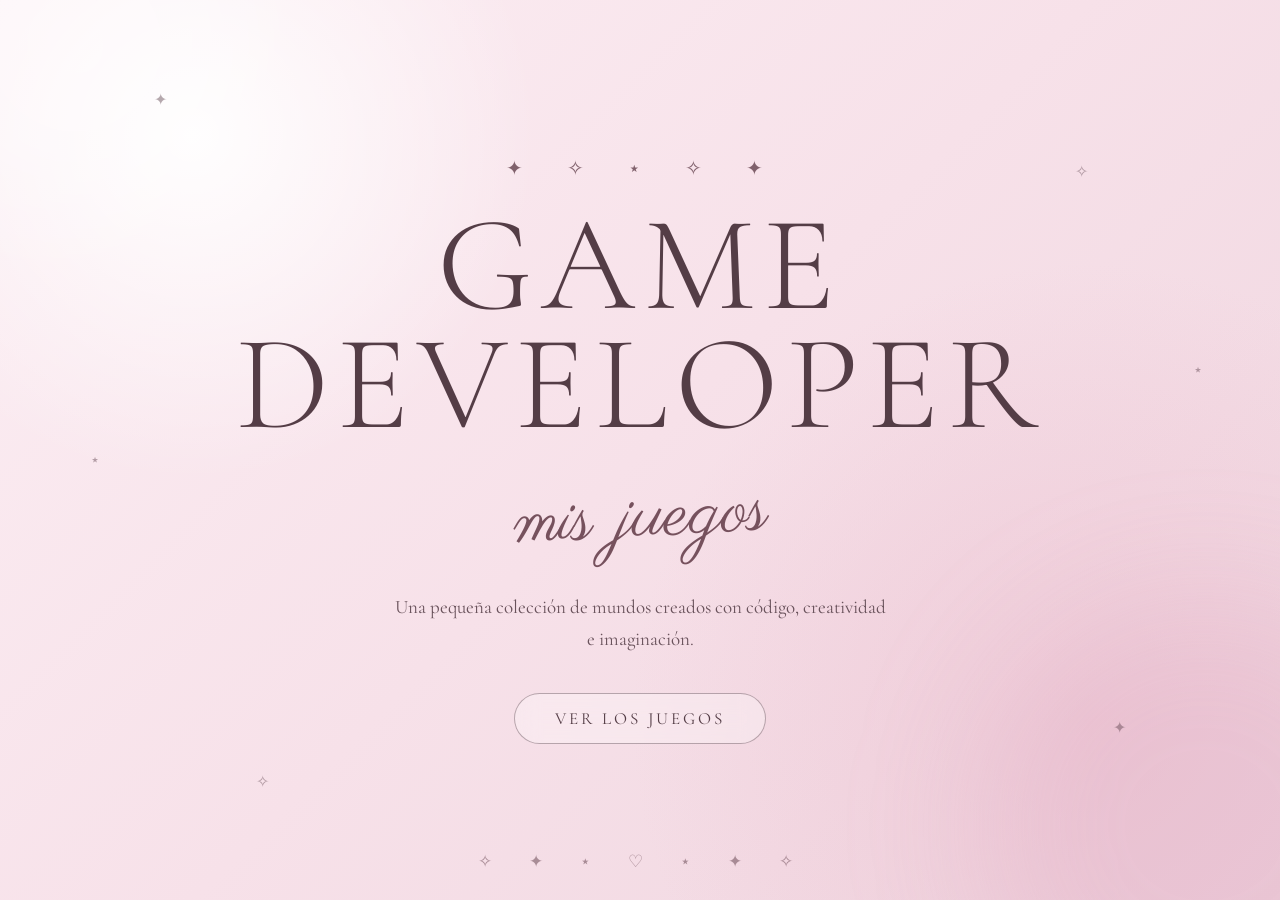
==== commit 0112dd69: "Refactor index.html for better structure and styles Refactor HTML structure and styles for improved " ====
--- a/index.html
+++ b/index.html
@@ -2,7 +2,6 @@
 <html lang="es">
 
 <head>
-
     <meta charset="UTF-8">
     <meta name="viewport" content="width=device-width, initial-scale=1.0">
 
@@ -11,10 +10,7 @@
     <link rel="preconnect" href="https://fonts.googleapis.com">
     <link rel="preconnect" href="https://fonts.gstatic.com" crossorigin>
 
-    <link
-        href="https://fonts.googleapis.com/css2?family=Cormorant+Garamond:ital,wght@0,300;0,400;0,500;0,600;1,300;1,400;1,500&family=Parisienne&display=swap"
-        rel="stylesheet"
-    >
+    <link href="https://fonts.googleapis.com/css2?family=Cormorant+Garamond:ital,wght@0,300;0,400;0,500;0,600;1,300;1,400;1,500&family=Parisienne&display=swap" rel="stylesheet">
 
     <style>
 
@@ -24,668 +20,406 @@
             box-sizing: border-box;
         }
 
-
         body {
-
             min-height: 100vh;
-
             overflow: hidden;
 
-            font-family: "Cormorant Garamond", serif;
-
-            color: #553943;
-
             background:
-
                 radial-gradient(
                     circle at 15% 15%,
-                    rgba(255,255,255,.98),
+                    rgba(255,255,255,0.95),
                     transparent 26%
                 ),
-
                 radial-gradient(
-                    circle at 85% 75%,
-                    rgba(220,165,185,.25),
+                    circle at 85% 80%,
+                    rgba(234,184,202,0.45),
                     transparent 35%
                 ),
-
                 linear-gradient(
                     135deg,
-                    #fdf3f6 0%,
-                    #f8e7ed 35%,
-                    #f3dce5 70%,
-                    #eed4df 100%
+                    #fceff4,
+                    #f7e1e9,
+                    #efd5df
                 );
 
-        }
-
-
-        /* =========================================
-           FONDO
-        ========================================= */
+            color: #543d46;
+            font-family: "Cormorant Garamond", serif;
+        }
+
+        /* FONDO */
 
         .fondo {
-
             position: fixed;
-
             inset: 0;
-
             overflow: hidden;
-
             pointer-events: none;
-
-        }
-
+        }
 
         .brillo {
-
             position: absolute;
-
+            width: 350px;
+            height: 350px;
             border-radius: 50%;
-
+            background: rgba(255,255,255,0.38);
             filter: blur(65px);
-
-        }
-
+        }
 
         .brillo.uno {
-
-            width: 380px;
-
-            height: 380px;
-
-            top: -150px;
-
-            left: -120px;
-
-            background: rgba(255,255,255,.50);
-
-        }
-
+            top: -130px;
+            left: -100px;
+        }
 
         .brillo.dos {
-
-            width: 420px;
-
-            height: 420px;
-
+            width: 450px;
+            height: 450px;
             right: -150px;
-
             bottom: -150px;
-
-            background: rgba(211,156,178,.20);
-
-        }
-
-
-        /* =========================================
-           ESTRELLAS
-        ========================================= */
+            background: rgba(220,160,185,0.22);
+        }
+
+        /* ESTRELLAS */
 
         .estrella {
-
             position: absolute;
-
-            color: rgba(102,69,82,.40);
-
-            font-size: 17px;
-
+            color: rgba(91,65,75,0.45);
+            font-size: 16px;
             animation: flotar 5s ease-in-out infinite;
-
-        }
-
+        }
 
         .e1 {
-            top: 12%;
+            top: 10%;
             left: 12%;
         }
-
 
         .e2 {
             top: 18%;
-            right: 14%;
+            right: 15%;
             animation-delay: 1s;
         }
 
-
         .e3 {
-            top: 45%;
+            top: 50%;
             left: 7%;
             animation-delay: 2s;
         }
 
-
         .e4 {
-            top: 62%;
-            right: 8%;
+            bottom: 18%;
+            right: 12%;
             animation-delay: 1.5s;
         }
-
 
         .e5 {
             bottom: 12%;
-            left: 17%;
+            left: 20%;
             animation-delay: 2.5s;
         }
 
-
         .e6 {
-            bottom: 15%;
-            right: 20%;
+            top: 40%;
+            right: 6%;
             animation-delay: 3s;
         }
 
-
-        .e7 {
-            top: 35%;
-            right: 5%;
-            animation-delay: .7s;
-        }
-
-
         @keyframes flotar {
 
-            0%,100% {
-
+            0%, 100% {
                 transform: translateY(0);
-
-                opacity: .30;
-
+                opacity: .35;
             }
 
             50% {
-
                 transform: translateY(-10px);
-
                 opacity: .85;
-
-            }
-
-        }
-
-
-        /* =========================================
-           CONTENIDO
-        ========================================= */
+            }
+        }
+
+        /* BIENVENIDA */
 
         .bienvenida {
-
             position: relative;
-
             z-index: 2;
 
             width: 100%;
-
             height: 100vh;
 
             display: flex;
-
             flex-direction: column;
-
+            justify-content: center;
             align-items: center;
 
-            justify-content: center;
-
             text-align: center;
-
             padding: 30px;
-
-        }
-
-
-        /* =========================================
-           DECORACIÓN SUPERIOR
-        ========================================= */
+        }
 
         .decoracion {
-
-            color: #9c7180;
-
             font-size: 20px;
-
-            letter-spacing: 13px;
-
+            letter-spacing: 12px;
+            color: #80616c;
             margin-bottom: 25px;
 
             opacity: 0;
+            animation: aparecer 1.2s ease forwards;
+        }
+
+        /* TITULO */
+
+        h1 {
+            font-family: "Cormorant Garamond", serif;
+
+            font-size: clamp(65px, 11vw, 135px);
+
+            font-weight: 300;
+
+            line-height: .88;
+
+            letter-spacing: 8px;
+
+            color: #543d46;
+
+            opacity: 0;
 
             animation:
-
-                aparecer 1.2s ease forwards;
-
-        }
-
-
-        /* =========================================
-           TÍTULO
-        ========================================= */
-
-        h1 {
-
-            font-family: "Cormorant Garamond", serif;
-
-            font-size: clamp(
-                65px,
-                11vw,
-                135px
-            );
-
-            font-weight: 300;
-
-            line-height: .83;
-
-            letter-spacing: 9px;
-
-            color: #573c46;
+                aparecerTitulo 1.6s ease forwards .3s;
+        }
+
+        /* SUBTITULO */
+
+        .subtitulo {
+            font-family: "Parisienne", cursive;
+
+            font-size: clamp(45px, 6vw, 72px);
+
+            color: #76515d;
+
+            margin-top: 25px;
+
+            transform: rotate(-3deg);
 
             opacity: 0;
 
             animation:
-
-                aparecerTitulo
-
-                1.5s ease forwards .2s;
-
-        }
-
-
-        /* =========================================
-           SUBTÍTULO
-        ========================================= */
-
-        .subtitulo {
-
-            font-family: "Parisienne", cursive;
-
-            font-size: clamp(
-                45px,
-                6vw,
-                72px
-            );
-
-            color: #8c6070;
-
-            margin-top: 28px;
-
-            transform: rotate(-3deg);
+                aparecerSubtitulo 1.4s ease forwards .8s;
+        }
+
+        /* DESCRIPCION */
+
+        .descripcion {
+            max-width: 500px;
+
+            margin-top: 24px;
+
+            font-size: 19px;
+
+            line-height: 1.7;
+
+            color: #69525b;
 
             opacity: 0;
 
             animation:
-
-                aparecerSubtitulo
-
-                1.3s ease forwards .7s;
-
-        }
-
-
-        /* =========================================
-           DESCRIPCIÓN
-        ========================================= */
-
-        .descripcion {
-
-            max-width: 520px;
-
-            margin-top: 25px;
-
-            font-size: 19px;
-
-            line-height: 1.7;
-
-            color: #705861;
+                aparecer 1.3s ease forwards 1.2s;
+        }
+
+        /* BOTON */
+
+        .boton {
+            margin-top: 38px;
+
+            padding: 14px 40px;
+
+            border:
+                1px solid
+                rgba(84,61,70,.40);
+
+            border-radius: 50px;
+
+            background:
+                rgba(255,255,255,.30);
+
+            backdrop-filter: blur(12px);
+
+            color: #543d46;
+
+            font-family:
+                "Cormorant Garamond",
+                serif;
+
+            font-size: 17px;
+
+            letter-spacing: 3px;
+
+            cursor: pointer;
+
+            transition: .35s ease;
 
             opacity: 0;
 
             animation:
-
-                aparecer
-
-                1.2s ease forwards 1.1s;
-
-        }
-
-
-        /* =========================================
-           BOTÓN
-        ========================================= */
-
-        .boton {
-
-            margin-top: 38px;
-
-            padding: 14px 42px;
-
-            border:
-
-                1px solid
-
-                rgba(87,60,70,.32);
-
-            border-radius: 50px;
-
-            background:
-
-                rgba(255,255,255,.35);
-
-            backdrop-filter: blur(12px);
-
-            -webkit-backdrop-filter: blur(12px);
-
-            color: #573c46;
-
-            font-family:
-
-                "Cormorant Garamond",
-
-                serif;
+                aparecer 1.3s ease forwards 1.6s;
+        }
+
+        .boton:hover {
+
+            background: #543d46;
+
+            color: #faeaf0;
+
+            transform: translateY(-4px);
+
+            box-shadow:
+                0 14px 30px
+                rgba(84,61,70,.18);
+        }
+
+        .estrellas-abajo {
+
+            position: absolute;
+
+            bottom: 28px;
 
             font-size: 17px;
 
-            letter-spacing: 3px;
-
-            cursor: pointer;
-
-            transition:
-
-                .35s ease;
-
-            opacity: 0;
-
-            animation:
-
-                aparecer
-
-                1.2s ease forwards 1.5s;
-
-        }
-
-
-        .boton:hover {
-
-            background: #573c46;
-
-            color: #fff2f6;
-
-            transform:
-
-                translateY(-5px);
-
-            box-shadow:
-
-                0 15px 35px
-
-                rgba(87,60,70,.16);
-
-        }
-
-
-        /* =========================================
-           ESTRELLAS INFERIORES
-        ========================================= */
-
-        .estrellas-abajo {
-
-            position: absolute;
-
-            bottom: 28px;
-
-            color: #967080;
-
-            font-size: 17px;
-
             letter-spacing: 10px;
 
+            color: #80616c;
+
             opacity: .65;
-
-        }
-
-
-        /* =========================================
-           ANIMACIONES
-        ========================================= */
+        }
+
+        /* ANIMACIONES */
 
         @keyframes aparecer {
 
             from {
-
                 opacity: 0;
-
+                transform: translateY(18px);
+            }
+
+            to {
+                opacity: 1;
+                transform: translateY(0);
+            }
+        }
+
+        @keyframes aparecerTitulo {
+
+            from {
+                opacity: 0;
+                transform: translateY(25px);
+                letter-spacing: 20px;
+            }
+
+            to {
+                opacity: 1;
+                transform: translateY(0);
+                letter-spacing: 8px;
+            }
+        }
+
+        @keyframes aparecerSubtitulo {
+
+            from {
+                opacity: 0;
                 transform:
-
-                    translateY(18px);
-
+                    rotate(-3deg)
+                    translateY(20px);
             }
 
             to {
-
                 opacity: 1;
-
                 transform:
-
+                    rotate(-3deg)
                     translateY(0);
-
-            }
-
-        }
-
-
-        @keyframes aparecerTitulo {
-
-            from {
-
-                opacity: 0;
-
-                transform:
-
-                    translateY(25px);
-
-                letter-spacing: 22px;
-
-            }
-
-            to {
-
-                opacity: 1;
-
-                transform:
-
-                    translateY(0);
-
-                letter-spacing: 9px;
-
-            }
-
-        }
-
-
-        @keyframes aparecerSubtitulo {
-
-            from {
-
-                opacity: 0;
-
-                transform:
-
-                    rotate(-3deg)
-
-                    translateY(20px);
-
-            }
-
-            to {
-
-                opacity: 1;
-
-                transform:
-
-                    rotate(-3deg)
-
-                    translateY(0);
-
-            }
-
-        }
-
-
-        /* =========================================
-           CELULAR
-        ========================================= */
+            }
+        }
+
+        /* CELULAR */
 
         @media (max-width: 600px) {
 
             h1 {
-
-                font-size: 57px;
-
+                font-size: 58px;
                 letter-spacing: 5px;
-
-            }
-
+            }
 
             .subtitulo {
-
-                font-size: 43px;
-
-            }
-
+                font-size: 42px;
+            }
 
             .descripcion {
-
                 max-width: 330px;
-
                 font-size: 16px;
-
-            }
-
+            }
 
             .decoracion {
-
                 font-size: 15px;
-
                 letter-spacing: 8px;
-
-            }
-
-
-            .boton {
-
-                font-size: 15px;
-
-                padding: 13px 30px;
-
-            }
-
+            }
         }
 
     </style>
 
 </head>
 
-
 <body>
 
-
-    <!-- FONDO -->
-
     <div class="fondo">
 
         <div class="brillo uno"></div>
-
         <div class="brillo dos"></div>
 
-
         <span class="estrella e1">✦</span>
-
         <span class="estrella e2">✧</span>
-
         <span class="estrella e3">⋆</span>
-
         <span class="estrella e4">✦</span>
-
         <span class="estrella e5">✧</span>
-
         <span class="estrella e6">⋆</span>
 
-        <span class="estrella e7">✦</span>
-
     </div>
 
-
-    <!-- PORTADA -->
-
     <main class="bienvenida">
 
-
         <div class="decoracion">
-
             ✦　✧　⋆　✧　✦
-
         </div>
 
-
         <h1>
-
             GAME<br>
-
             DEVELOPER
-
         </h1>
 
-
         <div class="subtitulo">
-
             mis juegos
-
         </div>
 
-
         <p class="descripcion">
-
             Una pequeña colección de mundos
-
             creados con código, creatividad
-
             e imaginación.
-
         </p>
 
-
         <button
-
             class="boton"
-
             onclick="entrar()"
-
         >
-
             VER LOS JUEGOS
-
         </button>
 
-
         <div class="estrellas-abajo">
-
             ✧　✦　⋆　♡　⋆　✦　✧
-
         </div>
 
-
     </main>
 
-
     <script>
 
         function entrar() {
-
             window.location.href = "juegos.html";
-
         }
 
     </script>
 
-
 </body>
 
 </html>
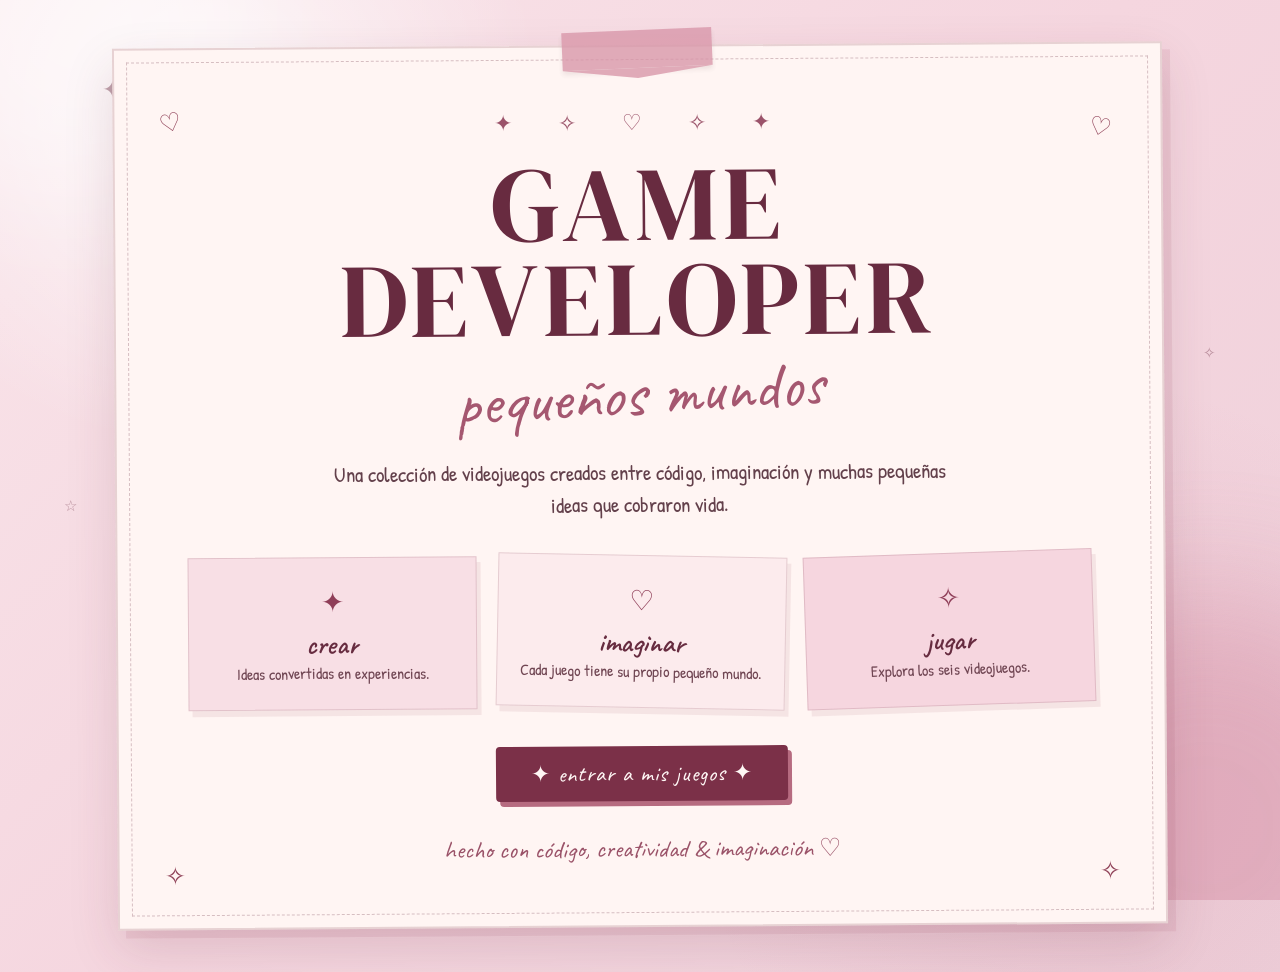
==== commit 9f7f2163: "Refactor index.html with new styles and layout Updated the title and improved styling with new fonts" ====
--- a/index.html
+++ b/index.html
@@ -2,15 +2,18 @@
 <html lang="es">
 
 <head>
+
     <meta charset="UTF-8">
     <meta name="viewport" content="width=device-width, initial-scale=1.0">
 
-    <title>Game Developer</title>
-
+    <title>Game Developer · My Little Worlds</title>
+
+    <!-- FUENTES -->
     <link rel="preconnect" href="https://fonts.googleapis.com">
     <link rel="preconnect" href="https://fonts.gstatic.com" crossorigin>
 
-    <link href="https://fonts.googleapis.com/css2?family=Cormorant+Garamond:ital,wght@0,300;0,400;0,500;0,600;1,300;1,400;1,500&family=Parisienne&display=swap" rel="stylesheet">
+    <link href="https://fonts.googleapis.com/css2?family=Caveat:wght@400;500;600;700&family=DM+Serif+Display:ital@0;1&family=Patrick+Hand&display=swap" rel="stylesheet">
+
 
     <style>
 
@@ -20,405 +23,746 @@
             box-sizing: border-box;
         }
 
+
+        /* =========================
+           CUERPO
+        ========================= */
+
         body {
+
             min-height: 100vh;
-            overflow: hidden;
 
             background:
                 radial-gradient(
-                    circle at 15% 15%,
-                    rgba(255,255,255,0.95),
-                    transparent 26%
+                    circle at 15% 10%,
+                    rgba(255,255,255,.75),
+                    transparent 25%
                 ),
+
                 radial-gradient(
                     circle at 85% 80%,
-                    rgba(234,184,202,0.45),
-                    transparent 35%
+                    rgba(180,80,110,.12),
+                    transparent 30%
                 ),
+
                 linear-gradient(
                     135deg,
-                    #fceff4,
-                    #f7e1e9,
-                    #efd5df
+                    #f9e5ea,
+                    #f5d6df,
+                    #eed0da
                 );
 
-            color: #543d46;
-            font-family: "Cormorant Garamond", serif;
-        }
-
-        /* FONDO */
+            color: #572b3a;
+
+            font-family: "Patrick Hand", cursive;
+
+            overflow-x: hidden;
+        }
+
+
+        /* =========================
+           PAPEL / FONDO
+        ========================= */
 
         .fondo {
+
             position: fixed;
+
             inset: 0;
+
             overflow: hidden;
+
             pointer-events: none;
-        }
-
-        .brillo {
+
+            z-index: 0;
+        }
+
+
+        .mancha {
+
             position: absolute;
+
             width: 350px;
             height: 350px;
+
             border-radius: 50%;
-            background: rgba(255,255,255,0.38);
+
             filter: blur(65px);
-        }
-
-        .brillo.uno {
-            top: -130px;
+
+            opacity: .45;
+        }
+
+
+        .mancha.uno {
+
+            background: #ffffff;
+
+            top: -150px;
             left: -100px;
         }
 
-        .brillo.dos {
+
+        .mancha.dos {
+
+            background: #d48ba2;
+
+            right: -150px;
+            bottom: -150px;
+
             width: 450px;
             height: 450px;
-            right: -150px;
-            bottom: -150px;
-            background: rgba(220,160,185,0.22);
-        }
-
-        /* ESTRELLAS */
+        }
+
+
+        /* =========================
+           ESTRELLAS
+        ========================= */
 
         .estrella {
+
             position: absolute;
-            color: rgba(91,65,75,0.45);
+
+            color: #74384c;
+
+            opacity: .45;
+
+            animation: flotar 5s ease-in-out infinite;
+        }
+
+
+        .s1 {
+            top: 8%;
+            left: 8%;
+            font-size: 25px;
+        }
+
+        .s2 {
+            top: 18%;
+            right: 12%;
+            font-size: 18px;
+            animation-delay: 1s;
+        }
+
+        .s3 {
+            top: 55%;
+            left: 5%;
+            font-size: 15px;
+            animation-delay: 2s;
+        }
+
+        .s4 {
+            bottom: 15%;
+            right: 10%;
+            font-size: 28px;
+            animation-delay: 1.5s;
+        }
+
+        .s5 {
+            bottom: 10%;
+            left: 15%;
+            font-size: 17px;
+            animation-delay: 2.5s;
+        }
+
+        .s6 {
+            top: 38%;
+            right: 5%;
+            font-size: 15px;
+            animation-delay: 3s;
+        }
+
+
+        @keyframes flotar {
+
+            0%, 100% {
+                transform: translateY(0) rotate(0deg);
+            }
+
+            50% {
+                transform: translateY(-9px) rotate(5deg);
+            }
+        }
+
+
+        /* =========================
+           CONTENEDOR
+        ========================= */
+
+        .pagina {
+
+            position: relative;
+
+            z-index: 2;
+
+            min-height: 100vh;
+
+            display: flex;
+
+            justify-content: center;
+
+            align-items: center;
+
+            padding: 45px 20px;
+        }
+
+
+        /* =========================
+           HOJA CENTRAL
+        ========================= */
+
+        .hoja {
+
+            position: relative;
+
+            width: min(1050px, 94%);
+
+            min-height: 650px;
+
+            padding: 60px 70px;
+
+            background: #fff5f3;
+
+            border: 2px solid rgba(120,50,70,.18);
+
+            box-shadow:
+                0 20px 50px rgba(100,40,60,.15),
+                8px 8px 0 rgba(171,91,113,.12);
+
+            transform: rotate(-.4deg);
+        }
+
+
+        /* Borde dibujado */
+
+        .hoja::before {
+
+            content: "";
+
+            position: absolute;
+
+            inset: 12px;
+
+            border: 1px dashed rgba(112,50,68,.28);
+
+            pointer-events: none;
+        }
+
+
+        /* =========================
+           CINTA
+        ========================= */
+
+        .cinta {
+
+            position: absolute;
+
+            top: -17px;
+
+            left: 50%;
+
+            transform: translateX(-50%) rotate(-2deg);
+
+            width: 150px;
+
+            height: 38px;
+
+            background: #d895a8;
+
+            opacity: .78;
+
+            box-shadow: 0 4px 5px rgba(80,30,45,.12);
+        }
+
+
+        .cinta::after {
+
+            content: "";
+
+            position: absolute;
+
+            left: 0;
+
+            bottom: -10px;
+
+            border-left: 75px solid transparent;
+
+            border-right: 75px solid transparent;
+
+            border-top: 10px solid #d895a8;
+        }
+
+
+        /* =========================
+           DECORACIÓN SUPERIOR
+        ========================= */
+
+        .decoracion {
+
+            text-align: center;
+
+            font-size: 22px;
+
+            color: #9b536a;
+
+            letter-spacing: 12px;
+
+            margin-bottom: 18px;
+        }
+
+
+        /* =========================
+           TITULO
+        ========================= */
+
+        h1 {
+
+            text-align: center;
+
+            font-family: "DM Serif Display", serif;
+
+            font-size: clamp(60px, 9vw, 105px);
+
+            font-weight: 400;
+
+            letter-spacing: 5px;
+
+            line-height: .9;
+
+            color: #682b40;
+        }
+
+
+        .subtitulo {
+
+            text-align: center;
+
+            font-family: "Caveat", cursive;
+
+            font-size: clamp(42px, 6vw, 65px);
+
+            color: #a55770;
+
+            margin-top: 8px;
+
+            transform: rotate(-3deg);
+        }
+
+
+        /* =========================
+           FRASE
+        ========================= */
+
+        .frase {
+
+            text-align: center;
+
+            max-width: 650px;
+
+            margin: 22px auto;
+
+            font-size: 21px;
+
+            line-height: 1.5;
+
+            color: #63404b;
+        }
+
+
+        /* =========================
+           MINI TARJETAS
+        ========================= */
+
+        .notas {
+
+            display: grid;
+
+            grid-template-columns:
+                repeat(3, 1fr);
+
+            gap: 20px;
+
+            margin-top: 35px;
+        }
+
+
+        .nota {
+
+            position: relative;
+
+            padding: 25px 20px;
+
+            min-height: 135px;
+
+            background: #f8dfe5;
+
+            border: 1px solid rgba(111,45,65,.16);
+
+            box-shadow:
+                4px 6px 0 rgba(157,78,100,.10);
+
+            text-align: center;
+
+            transition: .3s ease;
+        }
+
+
+        .nota:nth-child(2) {
+
+            background: #fcebed;
+
+            transform: rotate(1.5deg);
+        }
+
+
+        .nota:nth-child(3) {
+
+            background: #f6d6df;
+
+            transform: rotate(-1.5deg);
+        }
+
+
+        .nota:hover {
+
+            transform:
+                translateY(-7px)
+                rotate(0deg);
+
+            box-shadow:
+                6px 12px 20px rgba(100,40,60,.14);
+        }
+
+
+        .nota .icono {
+
+            font-size: 28px;
+
+            color: #8f3e58;
+
+            margin-bottom: 5px;
+        }
+
+
+        .nota h2 {
+
+            font-family: "Caveat", cursive;
+
+            font-size: 29px;
+
+            font-weight: 600;
+
+            color: #672c40;
+        }
+
+
+        .nota p {
+
             font-size: 16px;
-            animation: flotar 5s ease-in-out infinite;
-        }
-
-        .e1 {
-            top: 10%;
-            left: 12%;
-        }
-
-        .e2 {
-            top: 18%;
-            right: 15%;
-            animation-delay: 1s;
-        }
-
-        .e3 {
-            top: 50%;
-            left: 7%;
-            animation-delay: 2s;
-        }
-
-        .e4 {
-            bottom: 18%;
-            right: 12%;
-            animation-delay: 1.5s;
-        }
-
-        .e5 {
-            bottom: 12%;
-            left: 20%;
-            animation-delay: 2.5s;
-        }
-
-        .e6 {
-            top: 40%;
-            right: 6%;
-            animation-delay: 3s;
-        }
-
-        @keyframes flotar {
-
-            0%, 100% {
-                transform: translateY(0);
-                opacity: .35;
+
+            color: #704653;
+
+            line-height: 1.3;
+        }
+
+
+        /* =========================
+           BOTÓN
+        ========================= */
+
+        .boton {
+
+            display: block;
+
+            width: fit-content;
+
+            margin: 38px auto 0;
+
+            padding: 13px 35px;
+
+            background: #7b3048;
+
+            color: #fff7f5;
+
+            text-decoration: none;
+
+            font-family: "Caveat", cursive;
+
+            font-size: 23px;
+
+            letter-spacing: 1px;
+
+            border-radius: 4px;
+
+            box-shadow:
+                4px 5px 0 #b66b80;
+
+            transition: .3s ease;
+        }
+
+
+        .boton:hover {
+
+            background: #64263b;
+
+            transform:
+                translateY(-4px);
+
+            box-shadow:
+                5px 9px 0 #b66b80;
+        }
+
+
+        /* =========================
+           FIRMA
+        ========================= */
+
+        .firma {
+
+            text-align: center;
+
+            margin-top: 32px;
+
+            font-family: "Caveat", cursive;
+
+            font-size: 25px;
+
+            color: #9a5268;
+        }
+
+
+        /* =========================
+           CORAZONES
+        ========================= */
+
+        .corazon {
+
+            position: absolute;
+
+            color: #8f4057;
+
+            font-size: 25px;
+
+        }
+
+        .c1 {
+            top: 55px;
+            left: 45px;
+            transform: rotate(-15deg);
+        }
+
+        .c2 {
+            top: 65px;
+            right: 50px;
+            transform: rotate(15deg);
+        }
+
+        .c3 {
+            bottom: 35px;
+            left: 45px;
+        }
+
+        .c4 {
+            bottom: 35px;
+            right: 45px;
+        }
+
+
+        /* =========================
+           RESPONSIVE
+        ========================= */
+
+        @media (max-width: 750px) {
+
+            .hoja {
+
+                padding: 50px 25px;
+
             }
 
-            50% {
-                transform: translateY(-10px);
-                opacity: .85;
+            .notas {
+
+                grid-template-columns: 1fr;
+
             }
-        }
-
-        /* BIENVENIDA */
-
-        .bienvenida {
-            position: relative;
-            z-index: 2;
-
-            width: 100%;
-            height: 100vh;
-
-            display: flex;
-            flex-direction: column;
-            justify-content: center;
-            align-items: center;
-
-            text-align: center;
-            padding: 30px;
-        }
-
-        .decoracion {
-            font-size: 20px;
-            letter-spacing: 12px;
-            color: #80616c;
-            margin-bottom: 25px;
-
-            opacity: 0;
-            animation: aparecer 1.2s ease forwards;
-        }
-
-        /* TITULO */
-
-        h1 {
-            font-family: "Cormorant Garamond", serif;
-
-            font-size: clamp(65px, 11vw, 135px);
-
-            font-weight: 300;
-
-            line-height: .88;
-
-            letter-spacing: 8px;
-
-            color: #543d46;
-
-            opacity: 0;
-
-            animation:
-                aparecerTitulo 1.6s ease forwards .3s;
-        }
-
-        /* SUBTITULO */
-
-        .subtitulo {
-            font-family: "Parisienne", cursive;
-
-            font-size: clamp(45px, 6vw, 72px);
-
-            color: #76515d;
-
-            margin-top: 25px;
-
-            transform: rotate(-3deg);
-
-            opacity: 0;
-
-            animation:
-                aparecerSubtitulo 1.4s ease forwards .8s;
-        }
-
-        /* DESCRIPCION */
-
-        .descripcion {
-            max-width: 500px;
-
-            margin-top: 24px;
-
-            font-size: 19px;
-
-            line-height: 1.7;
-
-            color: #69525b;
-
-            opacity: 0;
-
-            animation:
-                aparecer 1.3s ease forwards 1.2s;
-        }
-
-        /* BOTON */
-
-        .boton {
-            margin-top: 38px;
-
-            padding: 14px 40px;
-
-            border:
-                1px solid
-                rgba(84,61,70,.40);
-
-            border-radius: 50px;
-
-            background:
-                rgba(255,255,255,.30);
-
-            backdrop-filter: blur(12px);
-
-            color: #543d46;
-
-            font-family:
-                "Cormorant Garamond",
-                serif;
-
-            font-size: 17px;
-
-            letter-spacing: 3px;
-
-            cursor: pointer;
-
-            transition: .35s ease;
-
-            opacity: 0;
-
-            animation:
-                aparecer 1.3s ease forwards 1.6s;
-        }
-
-        .boton:hover {
-
-            background: #543d46;
-
-            color: #faeaf0;
-
-            transform: translateY(-4px);
-
-            box-shadow:
-                0 14px 30px
-                rgba(84,61,70,.18);
-        }
-
-        .estrellas-abajo {
-
-            position: absolute;
-
-            bottom: 28px;
-
-            font-size: 17px;
-
-            letter-spacing: 10px;
-
-            color: #80616c;
-
-            opacity: .65;
-        }
-
-        /* ANIMACIONES */
-
-        @keyframes aparecer {
-
-            from {
-                opacity: 0;
-                transform: translateY(18px);
+
+            h1 {
+
+                font-size: 58px;
+
             }
 
-            to {
-                opacity: 1;
-                transform: translateY(0);
+            .subtitulo {
+
+                font-size: 45px;
+
             }
-        }
-
-        @keyframes aparecerTitulo {
-
-            from {
-                opacity: 0;
-                transform: translateY(25px);
-                letter-spacing: 20px;
+
+            .frase {
+
+                font-size: 18px;
+
             }
 
-            to {
-                opacity: 1;
-                transform: translateY(0);
-                letter-spacing: 8px;
-            }
-        }
-
-        @keyframes aparecerSubtitulo {
-
-            from {
-                opacity: 0;
-                transform:
-                    rotate(-3deg)
-                    translateY(20px);
-            }
-
-            to {
-                opacity: 1;
-                transform:
-                    rotate(-3deg)
-                    translateY(0);
-            }
-        }
-
-        /* CELULAR */
-
-        @media (max-width: 600px) {
-
-            h1 {
-                font-size: 58px;
-                letter-spacing: 5px;
-            }
-
-            .subtitulo {
-                font-size: 42px;
-            }
-
-            .descripcion {
-                max-width: 330px;
-                font-size: 16px;
-            }
-
-            .decoracion {
-                font-size: 15px;
-                letter-spacing: 8px;
-            }
-        }
+        }
+
 
     </style>
 
 </head>
 
+
 <body>
 
+
+    <!-- FONDO -->
+
     <div class="fondo">
 
-        <div class="brillo uno"></div>
-        <div class="brillo dos"></div>
-
-        <span class="estrella e1">✦</span>
-        <span class="estrella e2">✧</span>
-        <span class="estrella e3">⋆</span>
-        <span class="estrella e4">✦</span>
-        <span class="estrella e5">✧</span>
-        <span class="estrella e6">⋆</span>
+        <div class="mancha uno"></div>
+        <div class="mancha dos"></div>
+
+        <span class="estrella s1">✦</span>
+        <span class="estrella s2">✧</span>
+        <span class="estrella s3">☆</span>
+        <span class="estrella s4">✦</span>
+        <span class="estrella s5">⋆</span>
+        <span class="estrella s6">✧</span>
 
     </div>
 
-    <main class="bienvenida">
-
-        <div class="decoracion">
-            ✦　✧　⋆　✧　✦
-        </div>
-
-        <h1>
-            GAME<br>
-            DEVELOPER
-        </h1>
-
-        <div class="subtitulo">
-            mis juegos
-        </div>
-
-        <p class="descripcion">
-            Una pequeña colección de mundos
-            creados con código, creatividad
-            e imaginación.
-        </p>
-
-        <button
-            class="boton"
-            onclick="entrar()"
-        >
-            VER LOS JUEGOS
-        </button>
-
-        <div class="estrellas-abajo">
-            ✧　✦　⋆　♡　⋆　✦　✧
-        </div>
+
+    <!-- PÁGINA -->
+
+    <main class="pagina">
+
+        <section class="hoja">
+
+            <div class="cinta"></div>
+
+            <div class="corazon c1">♡</div>
+            <div class="corazon c2">♡</div>
+            <div class="corazon c3">✧</div>
+            <div class="corazon c4">✧</div>
+
+
+            <div class="decoracion">
+
+                ✦　✧　♡　✧　✦
+
+            </div>
+
+
+            <h1>
+
+                GAME<br>
+                DEVELOPER
+
+            </h1>
+
+
+            <div class="subtitulo">
+
+                pequeños mundos
+
+            </div>
+
+
+            <p class="frase">
+
+                Una colección de videojuegos creados
+                entre código, imaginación y muchas
+                pequeñas ideas que cobraron vida.
+
+            </p>
+
+
+            <div class="notas">
+
+
+                <div class="nota">
+
+                    <div class="icono">✦</div>
+
+                    <h2>
+
+                        crear
+
+                    </h2>
+
+                    <p>
+
+                        Ideas convertidas
+                        en experiencias.
+
+                    </p>
+
+                </div>
+
+
+                <div class="nota">
+
+                    <div class="icono">♡</div>
+
+                    <h2>
+
+                        imaginar
+
+                    </h2>
+
+                    <p>
+
+                        Cada juego tiene
+                        su propio pequeño mundo.
+
+                    </p>
+
+                </div>
+
+
+                <div class="nota">
+
+                    <div class="icono">✧</div>
+
+                    <h2>
+
+                        jugar
+
+                    </h2>
+
+                    <p>
+
+                        Explora los seis
+                        videojuegos.
+
+                    </p>
+
+                </div>
+
+
+            </div>
+
+
+            <a
+                href="juegos.html"
+                class="boton"
+            >
+
+                ✦ entrar a mis juegos ✦
+
+            </a>
+
+
+            <div class="firma">
+
+                hecho con código, creatividad & imaginación ♡
+
+            </div>
+
+
+        </section>
 
     </main>
 
-    <script>
-
-        function entrar() {
-            window.location.href = "juegos.html";
-        }
-
-    </script>
 
 </body>
 
